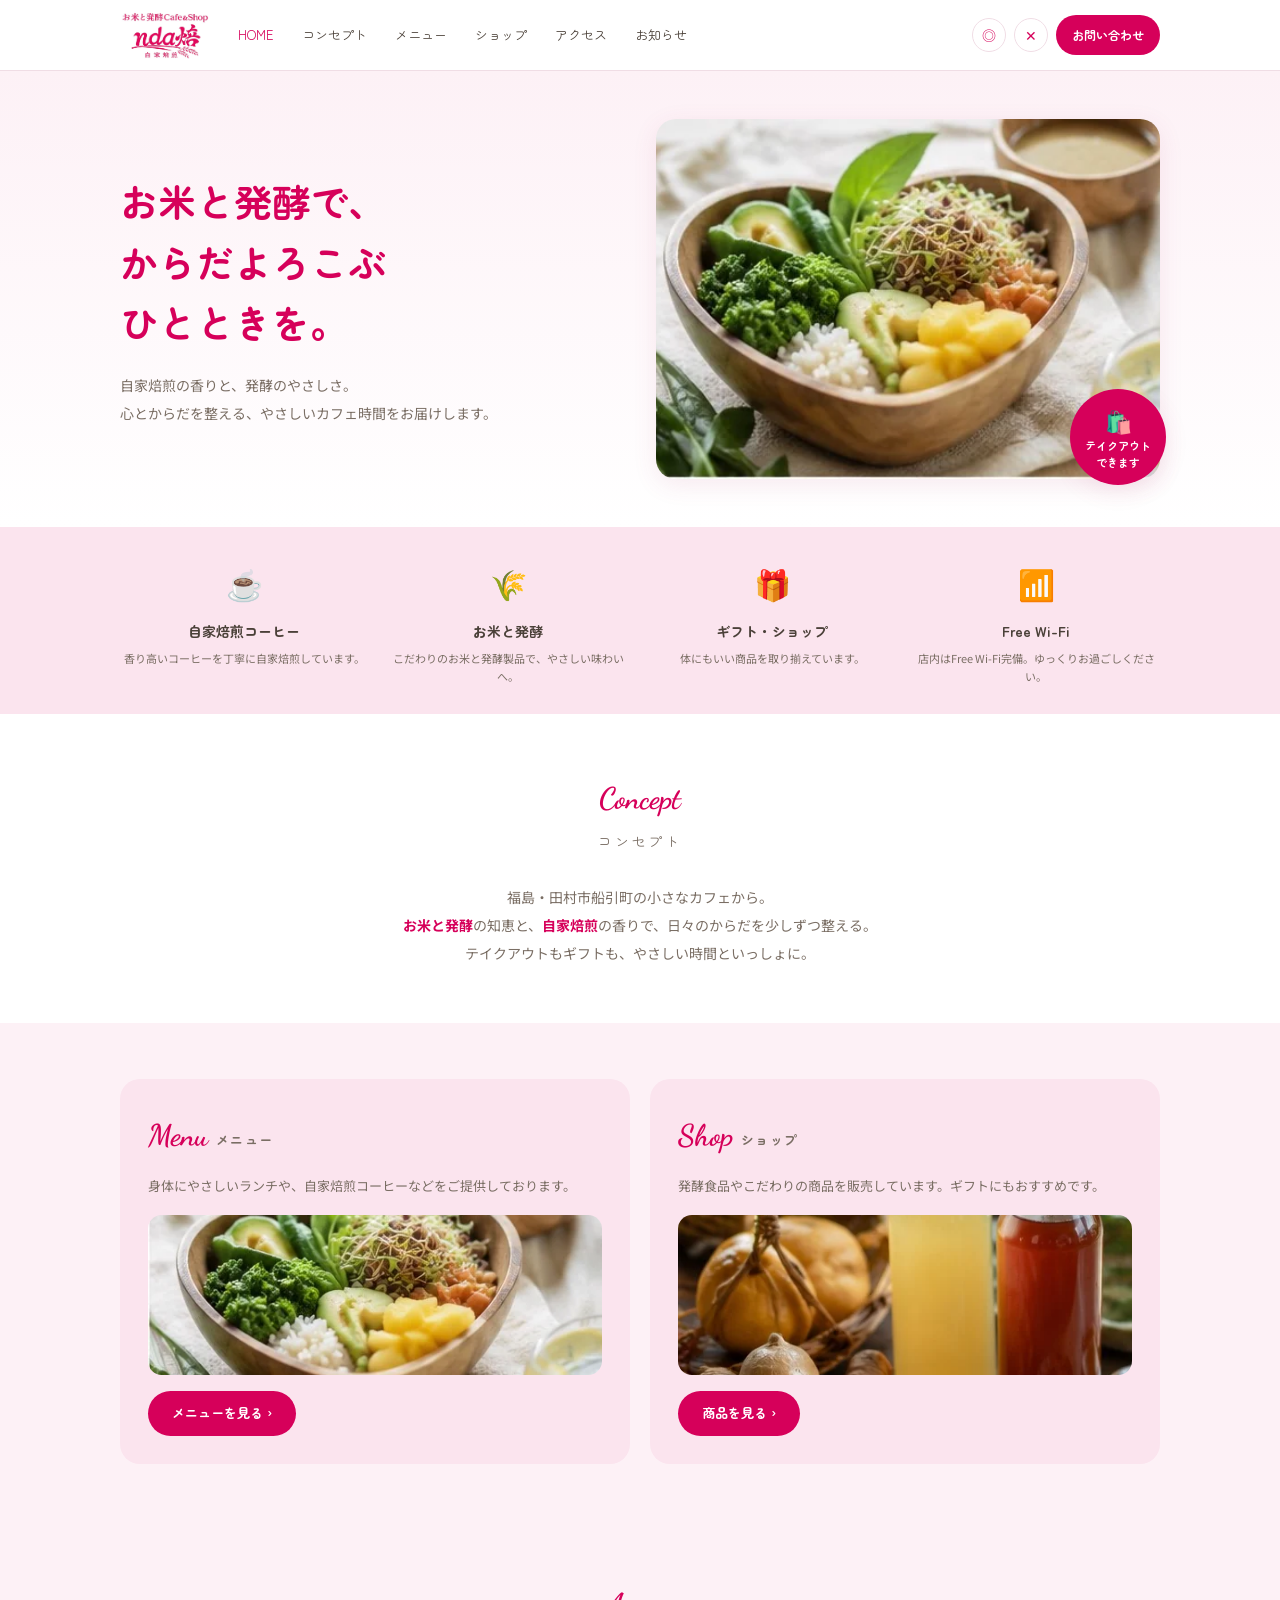
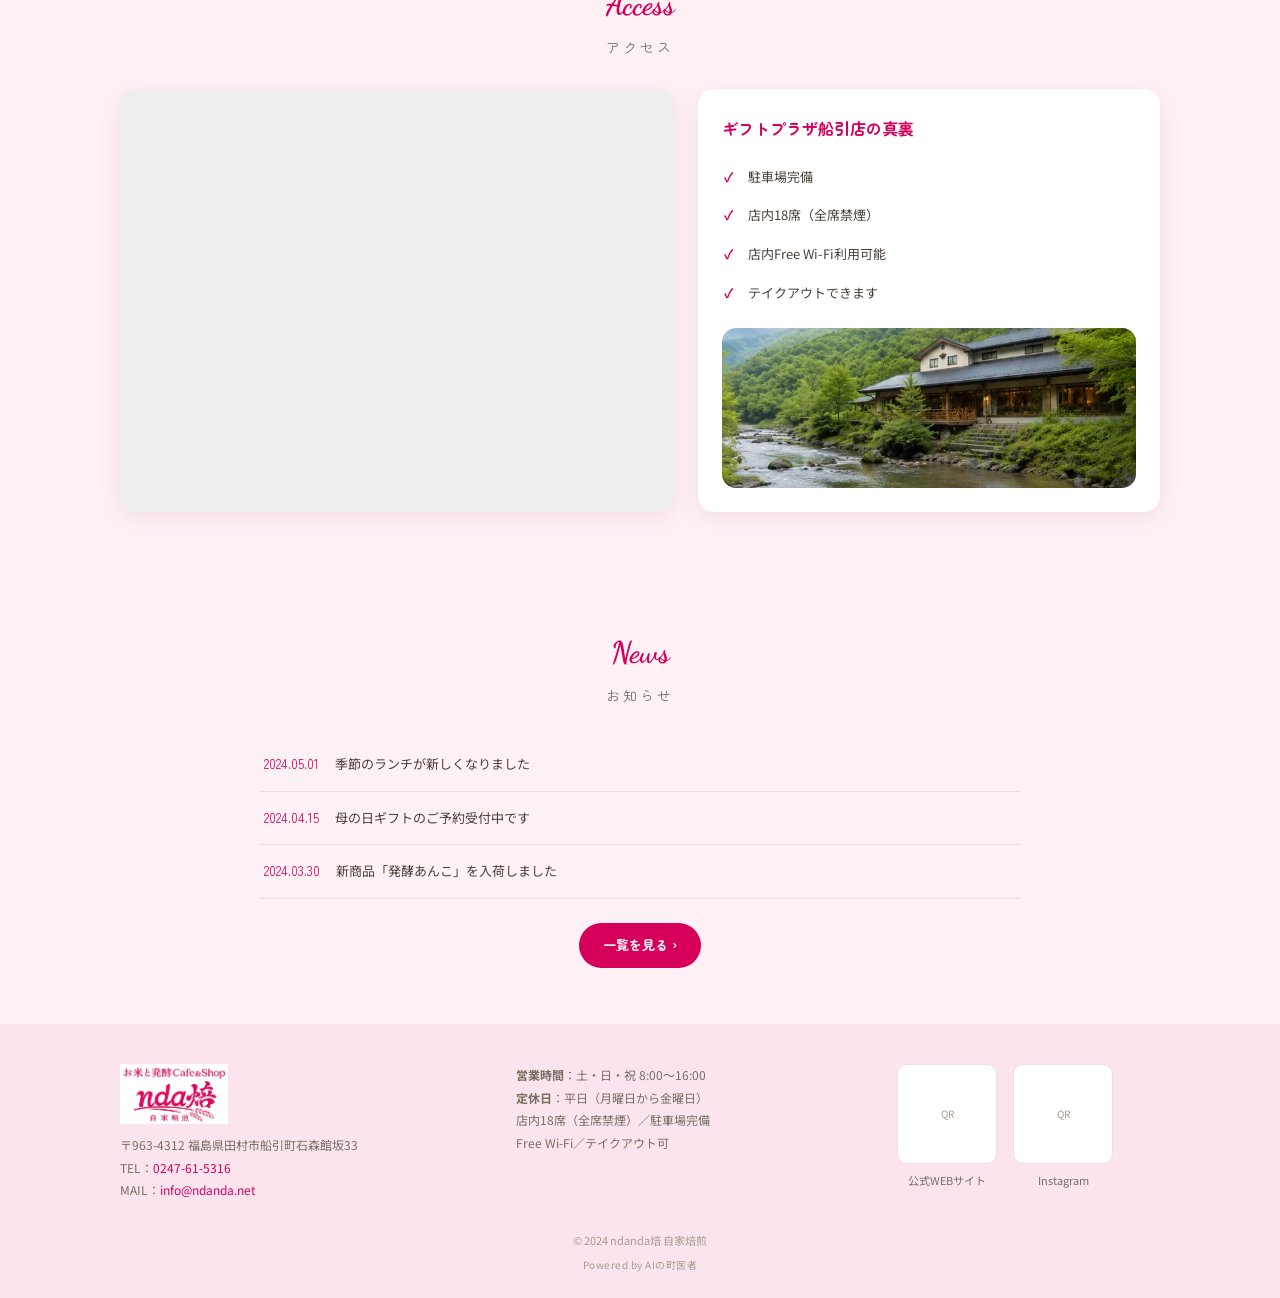
==== index.html @ 955243e5 "feat: お米と発酵 Cafe&Shop nda焙 サイト初版 ロゴ・サイトイメージに準拠した白×マゼンタの明るいカフェサイト。 - トップ（ヒーロー/4特徴/Menu・Shop/アクセス(実マップ" ====
<!DOCTYPE html>
<html lang="ja">
<head>
<meta charset="UTF-8">
<meta name="viewport" content="width=device-width, initial-scale=1.0">
<title>お米と発酵 Cafe&Shop nda焙｜自家焙煎（福島・田村市船引町）</title>
<meta name="description" content="福島県田村市船引町の「お米と発酵 Cafe&Shop nda焙（ndanda焙）」。自家焙煎コーヒーと、お米・発酵食でからだよろこぶひととき。ランチ・テイクアウト・発酵食品のオンラインショップ。">
<meta name="theme-color" content="#d6005a">
<link rel="canonical" href="https://hideo-t.github.io/ndabai-cafe/">
<link rel="icon" href="data:image/svg+xml,%3Csvg%20xmlns='http://www.w3.org/2000/svg'%20viewBox='0%200%2032%2032'%3E%3Ccircle%20cx='16'%20cy='16'%20r='16'%20fill='%23d6005a'/%3E%3Cpath%20d='M16%206c5.5%204.2%207.5%2010%200%2020-7.5-10-5.5-15.8%200-20z'%20fill='%23fff'/%3E%3C/svg%3E">
<meta property="og:type" content="website">
<meta property="og:site_name" content="お米と発酵 Cafe&Shop nda焙">
<meta property="og:locale" content="ja_JP">
<meta property="og:title" content="お米と発酵 Cafe&Shop nda焙｜自家焙煎">
<meta property="og:description" content="自家焙煎コーヒーと、お米・発酵食でからだよろこぶひととき。福島・田村市船引町。">
<meta property="og:url" content="https://hideo-t.github.io/ndabai-cafe/">
<meta property="og:image" content="https://hideo-t.github.io/ndabai-cafe/assets/images/meal.webp">
<meta name="twitter:card" content="summary_large_image">

<link rel="preconnect" href="https://fonts.googleapis.com">
<link rel="preconnect" href="https://fonts.gstatic.com" crossorigin>
<link href="https://fonts.googleapis.com/css2?family=Zen+Maru+Gothic:wght@400;500;700&family=Noto+Sans+JP:wght@400;500;700&family=Dancing+Script:wght@600;700&display=swap" rel="stylesheet">
<link rel="stylesheet" href="shared/style.css?v=1">
</head>
<body>

<!-- ===== Header ===== -->
<header class="site-header">
  <div class="inner">
    <a href="./" class="logo"><img src="assets/images/logo.png" alt="お米と発酵 Cafe&Shop nda焙 自家焙煎"></a>
    <nav class="main-nav" aria-label="メインナビ">
      <a href="./" class="current">HOME</a>
      <a href="#concept">コンセプト</a>
      <a href="menu/">メニュー</a>
      <a href="shop/">ショップ</a>
      <a href="#access">アクセス</a>
      <a href="#news">お知らせ</a>
    </nav>
    <div class="header-actions">
      <a class="icon-btn" href="https://www.instagram.com/" target="_blank" rel="noopener noreferrer" aria-label="Instagram">◎</a>
      <a class="icon-btn" href="#" aria-label="X">✕</a>
      <a class="contact-btn" href="mailto:info@ndanda.net">お問い合わせ</a>
    </div>
  </div>
</header>

<!-- ===== Hero ===== -->
<section class="hero">
  <div class="inner container">
    <div class="hero-copy">
      <h1>お米と発酵で、<br>からだよろこぶ<br>ひとときを。</h1>
      <p>自家焙煎の香りと、発酵のやさしさ。<br>心とからだを整える、やさしいカフェ時間をお届けします。</p>
    </div>
    <div class="hero-visual">
      <img src="assets/images/meal.webp" alt="お米と発酵のランチプレート">
      <div class="takeout-badge"><span class="ic">🛍️</span>テイクアウト<br>できます</div>
    </div>
  </div>
</section>

<!-- ===== Features ===== -->
<section class="features">
  <div class="inner">
    <div class="feature"><div class="ic">☕</div><div class="ttl">自家焙煎コーヒー</div><div class="dsc">香り高いコーヒーを丁寧に自家焙煎しています。</div></div>
    <div class="feature"><div class="ic">🌾</div><div class="ttl">お米と発酵</div><div class="dsc">こだわりのお米と発酵製品で、やさしい味わいへ。</div></div>
    <div class="feature"><div class="ic">🎁</div><div class="ttl">ギフト・ショップ</div><div class="dsc">体にもいい商品を取り揃えています。</div></div>
    <div class="feature"><div class="ic">📶</div><div class="ttl">Free Wi-Fi</div><div class="dsc">店内はFree Wi-Fi完備。ゆっくりお過ごしください。</div></div>
  </div>
</section>

<!-- ===== Concept ===== -->
<section class="section" id="concept">
  <div class="container">
    <div class="section-head"><span class="en">Concept</span><span class="ja">コンセプト</span></div>
    <p class="lead">福島・田村市船引町の小さなカフェから。<br><strong>お米と発酵</strong>の知恵と、<strong>自家焙煎</strong>の香りで、日々のからだを少しずつ整える。<br>テイクアウトもギフトも、やさしい時間といっしょに。</p>
  </div>
</section>

<!-- ===== Menu / Shop ===== -->
<section class="section" style="background:var(--accent-soft2);">
  <div class="container">
    <div class="duo">
      <div class="duo-card">
        <div class="lbl">Menu<small>メニュー</small></div>
        <p>身体にやさしいランチや、自家焙煎コーヒーなどをご提供しております。</p>
        <img src="assets/images/meal.webp" alt="ランチメニュー">
        <a class="btn-pill" href="menu/">メニューを見る ›</a>
      </div>
      <div class="duo-card">
        <div class="lbl">Shop<small>ショップ</small></div>
        <p>発酵食品やこだわりの商品を販売しています。ギフトにもおすすめです。</p>
        <img src="assets/images/shop.webp" alt="発酵食品の商品">
        <a class="btn-pill" href="shop/">商品を見る ›</a>
      </div>
    </div>
  </div>
</section>

<!-- ===== Access ===== -->
<section class="section access" id="access">
  <div class="container">
    <div class="section-head"><span class="en">Access</span><span class="ja">アクセス</span></div>
    <div class="grid2">
      <div class="map-box">
        <iframe title="アクセスマップ" loading="lazy" src="https://maps.google.com/maps?q=福島県田村市船引町石森館坂33&output=embed"></iframe>
      </div>
      <div class="access-info">
        <h3>ギフトプラザ船引店の真裏</h3>
        <ul>
          <li>駐車場完備</li>
          <li>店内18席（全席禁煙）</li>
          <li>店内Free Wi-Fi利用可能</li>
          <li>テイクアウトできます</li>
        </ul>
        <img src="assets/images/store.webp" alt="nda焙 店舗外観" class="store-photo">
      </div>
    </div>
  </div>
</section>

<!-- ===== News ===== -->
<section class="section" id="news" style="background:var(--accent-soft2);">
  <div class="container">
    <div class="section-head"><span class="en">News</span><span class="ja">お知らせ</span></div>
    <div class="news-list">
      <div class="news-item"><span class="date">2024.05.01</span><span class="txt">季節のランチが新しくなりました</span></div>
      <div class="news-item"><span class="date">2024.04.15</span><span class="txt">母の日ギフトのご予約受付中です</span></div>
      <div class="news-item"><span class="date">2024.03.30</span><span class="txt">新商品「発酵あんこ」を入荷しました</span></div>
    </div>
    <div class="center"><a class="btn-pill" href="#news">一覧を見る ›</a></div>
  </div>
</section>

<!-- ===== Footer ===== -->
<footer class="site-footer">
  <div class="container">
    <div class="grid">
      <div>
        <div class="f-logo"><img src="assets/images/logo.png" alt="お米と発酵 Cafe&Shop nda焙"></div>
        <div class="f-info">
          〒963-4312 福島県田村市船引町石森館坂33<br>
          TEL：<a href="tel:0247615316">0247-61-5316</a><br>
          MAIL：<a href="mailto:info@ndanda.net">info@ndanda.net</a>
        </div>
      </div>
      <div class="f-info">
        <strong>営業時間</strong>：土・日・祝 8:00〜16:00<br>
        <strong>定休日</strong>：平日（月曜日から金曜日）<br>
        店内18席（全席禁煙）／駐車場完備<br>
        Free Wi-Fi／テイクアウト可
      </div>
      <div style="display:flex; gap:16px; justify-content:center;">
        <div class="qr-box"><div class="qr">QR</div><div class="cap">公式WEBサイト</div></div>
        <div class="qr-box"><div class="qr">QR</div><div class="cap">Instagram</div></div>
      </div>
    </div>
    <div class="copyright">© 2024 ndanda焙 自家焙煎</div>
    <div class="powered">Powered by AIの町医者</div>
  </div>
</footer>

</body>
</html>
---- shared/style.css ----
/* =============================================================
   お米と発酵 Cafe&Shop「nda焙（ndanda焙）」— 共通スタイル
   明るい 白 × マゼンタ（ロゴ準拠）／ レスポンシブ
   ============================================================= */

* { box-sizing: border-box; margin: 0; padding: 0; }

:root {
  --accent: #d6005a;        /* マゼンタ（ロゴ） */
  --accent-light: #ec5a92;
  --accent-dark: #b00049;
  --accent-soft: #fbe4ee;   /* 淡ピンク（セクション背景） */
  --accent-soft2: #fdf1f6;

  --bg: #ffffff;
  --bg-warm: #faf5f2;       /* ページ外側 */
  --card: #ffffff;

  --text: #4a4038;
  --text-soft: #7a6e64;
  --muted: #a89a8e;
  --line: #f0dde5;

  --shadow: 0 6px 24px rgba(180,60,110,0.10);
  --radius: 14px;
  --radius-btn: 24px;
}

body {
  font-family: 'Noto Sans JP', -apple-system, sans-serif;
  background: var(--bg);
  color: var(--text);
  line-height: 1.9;
  font-size: 15px;
  -webkit-font-smoothing: antialiased;
}
img { max-width: 100%; display: block; }
a { color: inherit; }

.container { max-width: 1080px; margin: 0 auto; padding: 0 20px; }

/* スクリプト英字見出し */
.script { font-family: 'Dancing Script', cursive; color: var(--accent); font-weight: 700; }

/* ===== Header ===== */
.site-header {
  position: sticky; top: 0; z-index: 100; background: rgba(255,255,255,0.95);
  backdrop-filter: blur(8px); border-bottom: 1px solid var(--line);
}
.site-header .inner { max-width: 1080px; margin: 0 auto; padding: 10px 20px; display: flex; align-items: center; gap: 16px; flex-wrap: wrap; }
.site-header .logo { display: flex; align-items: center; }
.site-header .logo img { height: 50px; width: auto; }
.main-nav { display: flex; gap: 4px; flex: 1; flex-wrap: wrap; overflow-x: auto; }
.main-nav a { font-family: 'Zen Maru Gothic', sans-serif; font-size: 13px; color: var(--text); text-decoration: none; padding: 8px 12px; border-radius: var(--radius-btn); white-space: nowrap; transition: color .2s, background .2s; }
.main-nav a:hover, .main-nav a.current { color: var(--accent); }
.header-actions { display: flex; align-items: center; gap: 8px; }
.icon-btn { width: 34px; height: 34px; border-radius: 50%; border: 1px solid var(--line); display: flex; align-items: center; justify-content: center; color: var(--accent); text-decoration: none; font-size: 14px; transition: all .2s; }
.icon-btn:hover { background: var(--accent-soft); }
.contact-btn { background: var(--accent); color: #fff; font-family: 'Zen Maru Gothic', sans-serif; font-size: 12px; font-weight: 700; padding: 9px 16px; border-radius: var(--radius-btn); text-decoration: none; white-space: nowrap; transition: background .2s; }
.contact-btn:hover { background: var(--accent-dark); }

/* ===== Hero ===== */
.hero { background: linear-gradient(180deg, var(--accent-soft2), #fff); padding: 48px 0; }
.hero .inner { display: grid; grid-template-columns: 1fr 1fr; gap: 32px; align-items: center; }
.hero-copy h1 { font-family: 'Zen Maru Gothic', sans-serif; font-size: clamp(24px, 4vw, 38px); font-weight: 700; line-height: 1.6; color: var(--accent); margin-bottom: 18px; }
.hero-copy p { font-size: 14px; color: var(--text-soft); line-height: 2; }
.hero-visual { position: relative; }
.hero-visual img { width: 100%; height: 360px; object-fit: cover; border-radius: 20px; box-shadow: var(--shadow); }
.takeout-badge { position: absolute; right: -6px; bottom: -6px; width: 96px; height: 96px; border-radius: 50%; background: var(--accent); color: #fff; display: flex; flex-direction: column; align-items: center; justify-content: center; font-family: 'Zen Maru Gothic', sans-serif; font-size: 11px; font-weight: 700; text-align: center; box-shadow: var(--shadow); line-height: 1.5; }
.takeout-badge .ic { font-size: 22px; }
@media (max-width: 760px) {
  .hero .inner { grid-template-columns: 1fr; }
  .hero-visual img { height: 240px; }
}

/* ===== Feature row ===== */
.features { background: var(--accent-soft); }
.features .inner { display: grid; grid-template-columns: repeat(4, 1fr); gap: 16px; padding: 28px 20px; max-width: 1080px; margin: 0 auto; }
.feature { text-align: center; }
.feature .ic { font-size: 30px; color: var(--accent); }
.feature .ttl { font-family: 'Zen Maru Gothic', sans-serif; font-size: 14px; font-weight: 700; color: var(--text); margin: 6px 0 4px; }
.feature .dsc { font-size: 11px; color: var(--text-soft); line-height: 1.7; }
@media (max-width: 680px) { .features .inner { grid-template-columns: repeat(2, 1fr); gap: 20px 12px; } }

/* ===== Section ===== */
.section { padding: 56px 0; }
.section-head { text-align: center; margin-bottom: 28px; }
.section-head .en { display: block; font-family: 'Dancing Script', cursive; font-size: 30px; color: var(--accent); font-weight: 700; }
.section-head .ja { font-family: 'Zen Maru Gothic', sans-serif; font-size: 14px; color: var(--text-soft); letter-spacing: .2em; }

/* ===== Menu / Shop split ===== */
.duo { display: grid; grid-template-columns: 1fr 1fr; gap: 20px; }
@media (max-width: 760px) { .duo { grid-template-columns: 1fr; } }
.duo-card { background: var(--accent-soft); border-radius: 20px; padding: 28px; }
.duo-card .lbl { font-family: 'Dancing Script', cursive; font-size: 30px; color: var(--accent); font-weight: 700; }
.duo-card .lbl small { font-family: 'Zen Maru Gothic', sans-serif; font-size: 13px; color: var(--text-soft); margin-left: 8px; letter-spacing: .1em; }
.duo-card p { font-size: 13px; color: var(--text-soft); line-height: 1.9; margin: 10px 0 16px; }
.duo-card img { width: 100%; height: 160px; object-fit: cover; border-radius: 14px; margin-bottom: 16px; }
.btn-pill { display: inline-block; background: var(--accent); color: #fff; font-family: 'Zen Maru Gothic', sans-serif; font-size: 13px; font-weight: 700; padding: 10px 24px; border-radius: var(--radius-btn); text-decoration: none; transition: background .2s; }
.btn-pill:hover { background: var(--accent-dark); }

/* ===== Access ===== */
.access { background: var(--accent-soft2); }
.access .grid2 { display: grid; grid-template-columns: 1.2fr 1fr; gap: 24px; align-items: stretch; }
@media (max-width: 760px) { .access .grid2 { grid-template-columns: 1fr; } }
.map-box { border-radius: 16px; overflow: hidden; box-shadow: var(--shadow); min-height: 280px; background: #eee; }
.map-box iframe { width: 100%; height: 100%; min-height: 280px; border: 0; display: block; }
.access-info { background: var(--card); border-radius: 16px; padding: 24px; box-shadow: var(--shadow); }
.access-info h3 { font-family: 'Zen Maru Gothic', sans-serif; font-size: 16px; color: var(--accent); margin-bottom: 14px; }
.access-info ul { list-style: none; }
.access-info li { font-size: 13px; color: var(--text); padding: 7px 0 7px 26px; position: relative; }
.access-info li::before { content: '✓'; position: absolute; left: 2px; color: var(--accent); font-weight: 700; }
.store-photo { width: 100%; height: 160px; object-fit: cover; border-radius: 14px; margin-top: 16px; }

/* ===== News ===== */
.news-list { max-width: 760px; margin: 0 auto; }
.news-item { display: flex; gap: 16px; padding: 14px 4px; border-bottom: 1px solid var(--line); font-size: 13px; }
.news-item .date { color: var(--accent); font-family: 'Zen Maru Gothic', sans-serif; white-space: nowrap; }
.news-item .txt { color: var(--text); }
.center { text-align: center; margin-top: 24px; }

/* ===== Lead / Concept ===== */
.lead { font-size: 14px; color: var(--text-soft); line-height: 2; text-align: center; max-width: 720px; margin: 0 auto; }
.lead strong { color: var(--accent); }

/* ===== Breadcrumb ===== */
.breadcrumb { max-width: 1080px; margin: 0 auto; padding: 12px 20px; font-size: 12px; color: var(--muted); font-family: 'Zen Maru Gothic', sans-serif; }
.breadcrumb a { color: var(--accent); text-decoration: none; }
.breadcrumb .sep { color: var(--line); margin: 0 6px; }

/* ===== Shop: filter + product cards ===== */
.category-filter { display: flex; gap: 8px; justify-content: center; flex-wrap: wrap; margin-bottom: 24px; }
.filter-btn { padding: 7px 16px; border-radius: var(--radius-btn); border: 1px solid var(--line); background: #fff; color: var(--text-soft); font-size: 13px; cursor: pointer; font-family: 'Zen Maru Gothic', sans-serif; transition: all .2s; }
.filter-btn.active { background: var(--accent); color: #fff; border-color: var(--accent); }
.product-grid { display: grid; grid-template-columns: repeat(3, 1fr); gap: 20px; }
@media (max-width: 860px) { .product-grid { grid-template-columns: repeat(2, 1fr); } }
@media (max-width: 560px) { .product-grid { grid-template-columns: 1fr; } }
.product-card { background: var(--card); border: 1px solid var(--line); border-radius: var(--radius); overflow: hidden; box-shadow: var(--shadow); transition: transform .25s; }
.product-card:hover { transform: translateY(-3px); }
.product-image { width: 100%; height: 200px; object-fit: cover; }
.product-image-placeholder { width: 100%; height: 200px; display: flex; align-items: center; justify-content: center; background: var(--accent-soft); font-size: 40px; }
.product-body { padding: 16px; }
.product-tags { display: flex; gap: 4px; flex-wrap: wrap; margin-bottom: 8px; }
.product-tag { font-size: 10px; font-weight: 700; padding: 2px 8px; border-radius: 10px; }
.product-name { font-family: 'Zen Maru Gothic', sans-serif; font-size: 16px; font-weight: 700; color: var(--text); margin-bottom: 2px; }
.product-volume { font-size: 11px; color: var(--muted); margin-bottom: 8px; }
.product-desc { font-size: 13px; color: var(--text-soft); line-height: 1.7; margin-bottom: 8px; }
.product-story { font-size: 12px; color: var(--accent); font-style: italic; padding: 8px 0; border-top: 1px solid var(--line); margin-bottom: 8px; line-height: 1.6; }
.product-footer { display: flex; justify-content: space-between; align-items: center; gap: 10px; }
.product-price { font-size: 20px; font-weight: 700; color: var(--accent); }
.product-price .tax { font-size: 11px; font-weight: 400; color: var(--muted); }
.buy-btn { display: inline-block; padding: 8px 18px; border-radius: var(--radius-btn); background: var(--accent); color: #fff; font-size: 13px; font-weight: 500; text-decoration: none; border: none; cursor: pointer; transition: background .2s; font-family: 'Zen Maru Gothic', sans-serif; white-space: nowrap; }
.buy-btn:hover { background: var(--accent-dark); }
.buy-btn.disabled { background: #eee; color: var(--muted); cursor: default; }
.loading, .no-products, .error { text-align: center; padding: 40px 20px; color: var(--muted); font-size: 13px; grid-column: 1 / -1; }

/* ===== Footer ===== */
.site-footer { background: var(--accent-soft); padding: 40px 0 24px; }
.site-footer .grid { display: grid; grid-template-columns: 1.2fr 1fr 1fr; gap: 24px; align-items: start; }
@media (max-width: 760px) { .site-footer .grid { grid-template-columns: 1fr; gap: 20px; text-align: center; } }
.site-footer .f-logo img { height: 60px; margin-bottom: 10px; }
.site-footer .f-info { font-size: 12px; color: var(--text-soft); line-height: 1.9; }
.site-footer .f-info a { color: var(--accent); text-decoration: none; }
.qr-box { text-align: center; }
.qr-box .qr { width: 100px; height: 100px; background: #fff; border: 1px solid var(--line); border-radius: 10px; display: flex; align-items: center; justify-content: center; color: var(--muted); font-size: 10px; margin: 0 auto 6px; }
.qr-box .cap { font-size: 11px; color: var(--text-soft); }
.copyright { text-align: center; font-size: 11px; color: var(--muted); margin-top: 28px; }
.powered { text-align: center; font-size: 10px; color: var(--muted); margin-top: 4px; letter-spacing: .05em; }

/* ===== Print ===== */
@media print {
  .site-header, .header-actions, .contact-btn, .btn-pill, .buy-btn, .category-filter { display: none; }
  body { background: #fff; }
}
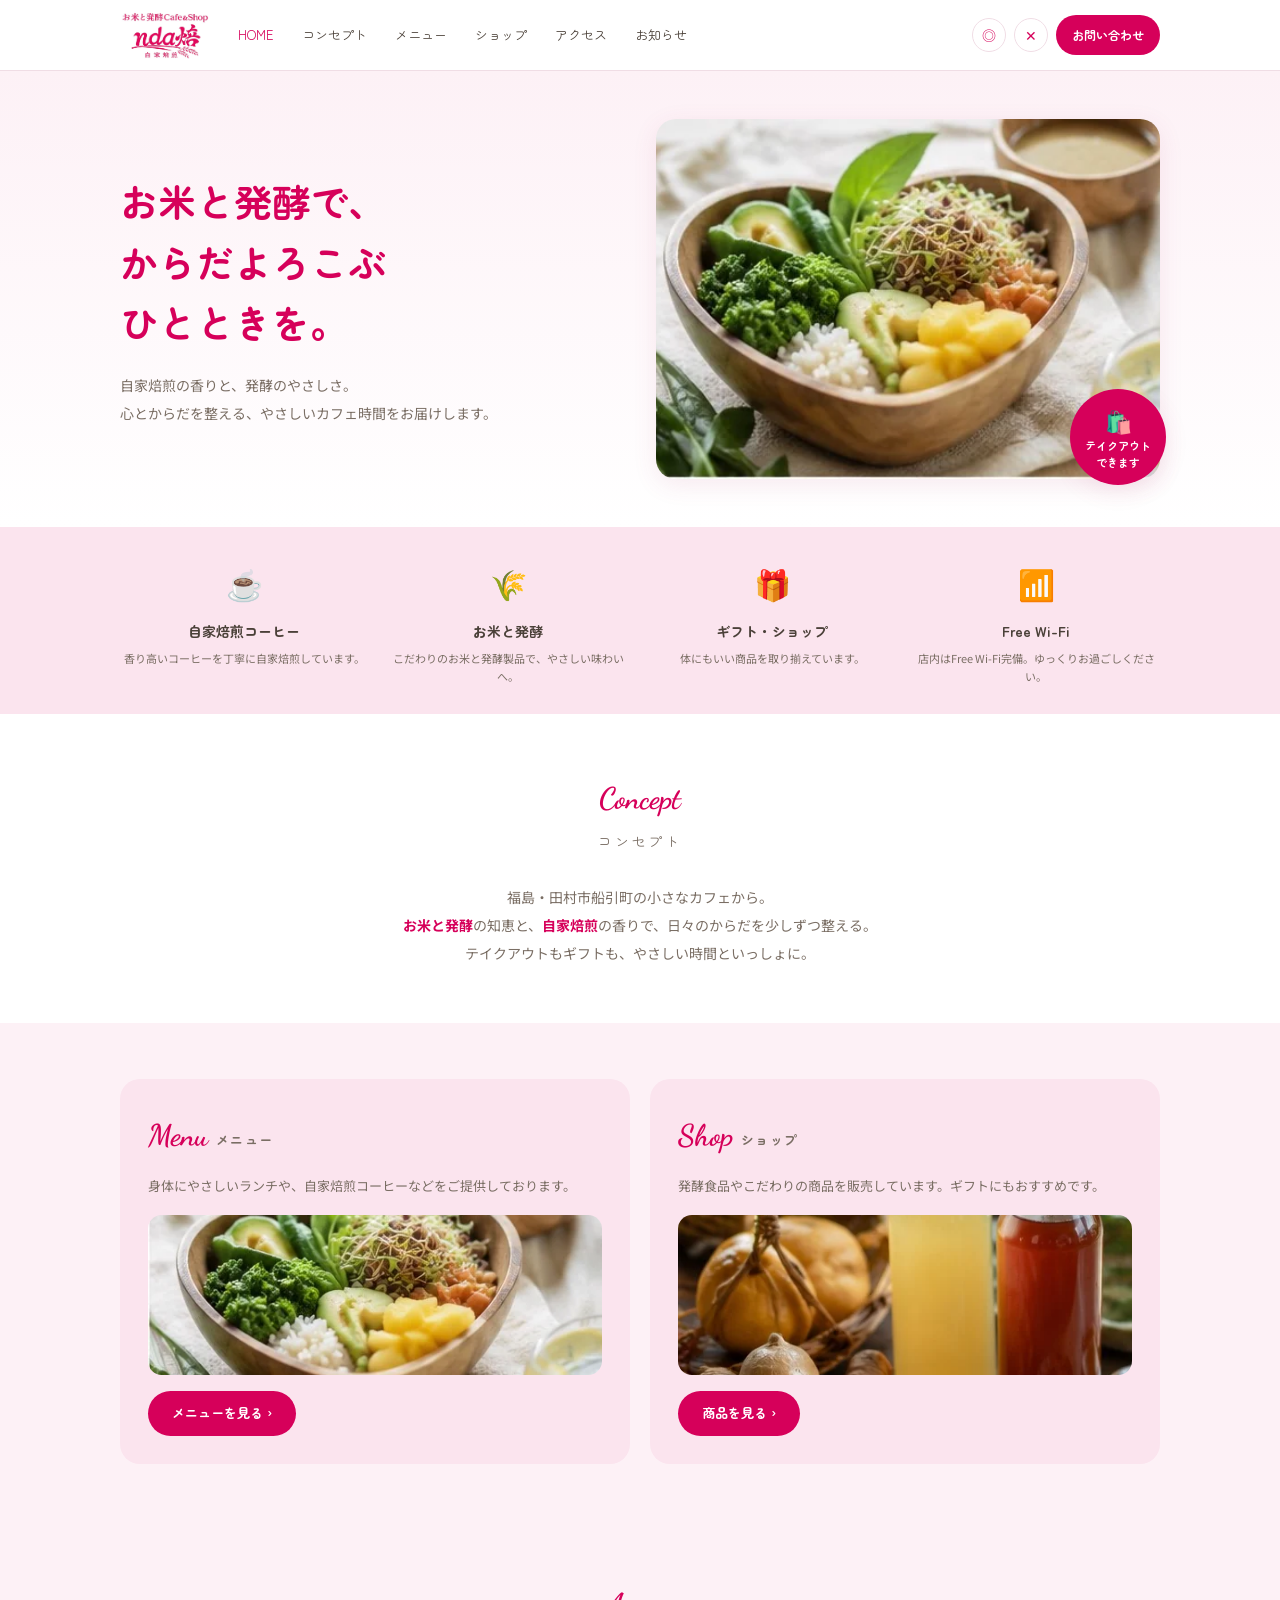
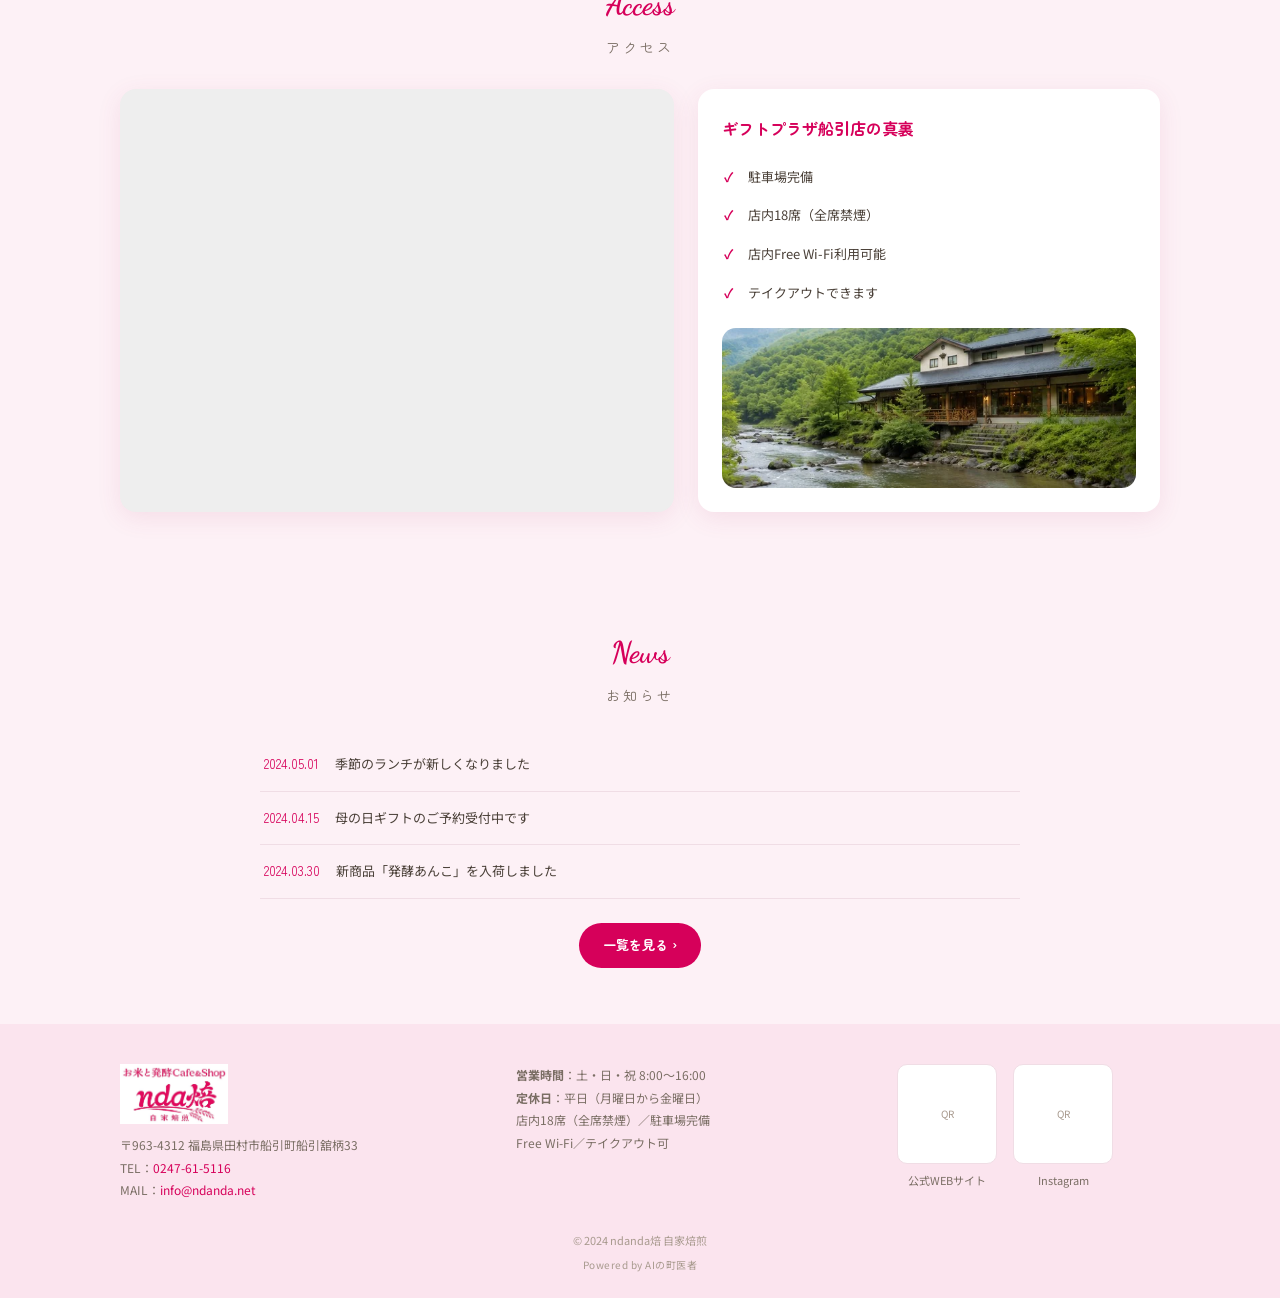
==== commit 3506ee9f: "fix: 住所・電話番号を修正 住所を「福島県田村市船引町船引舘柄33」、電話を「0247-61-5116」に訂正（表示・tel:リンク・Googleマップ埋め込みの全箇所）。  Co-Authore" ====
--- a/index.html
+++ b/index.html
@@ -102,7 +102,7 @@
     <div class="section-head"><span class="en">Access</span><span class="ja">アクセス</span></div>
     <div class="grid2">
       <div class="map-box">
-        <iframe title="アクセスマップ" loading="lazy" src="https://maps.google.com/maps?q=福島県田村市船引町石森館坂33&output=embed"></iframe>
+        <iframe title="アクセスマップ" loading="lazy" src="https://maps.google.com/maps?q=福島県田村市船引町船引舘柄33&output=embed"></iframe>
       </div>
       <div class="access-info">
         <h3>ギフトプラザ船引店の真裏</h3>
@@ -138,8 +138,8 @@
       <div>
         <div class="f-logo"><img src="assets/images/logo.png" alt="お米と発酵 Cafe&Shop nda焙"></div>
         <div class="f-info">
-          〒963-4312 福島県田村市船引町石森館坂33<br>
-          TEL：<a href="tel:0247615316">0247-61-5316</a><br>
+          〒963-4312 福島県田村市船引町船引舘柄33<br>
+          TEL：<a href="tel:0247615116">0247-61-5116</a><br>
           MAIL：<a href="mailto:info@ndanda.net">info@ndanda.net</a>
         </div>
       </div>
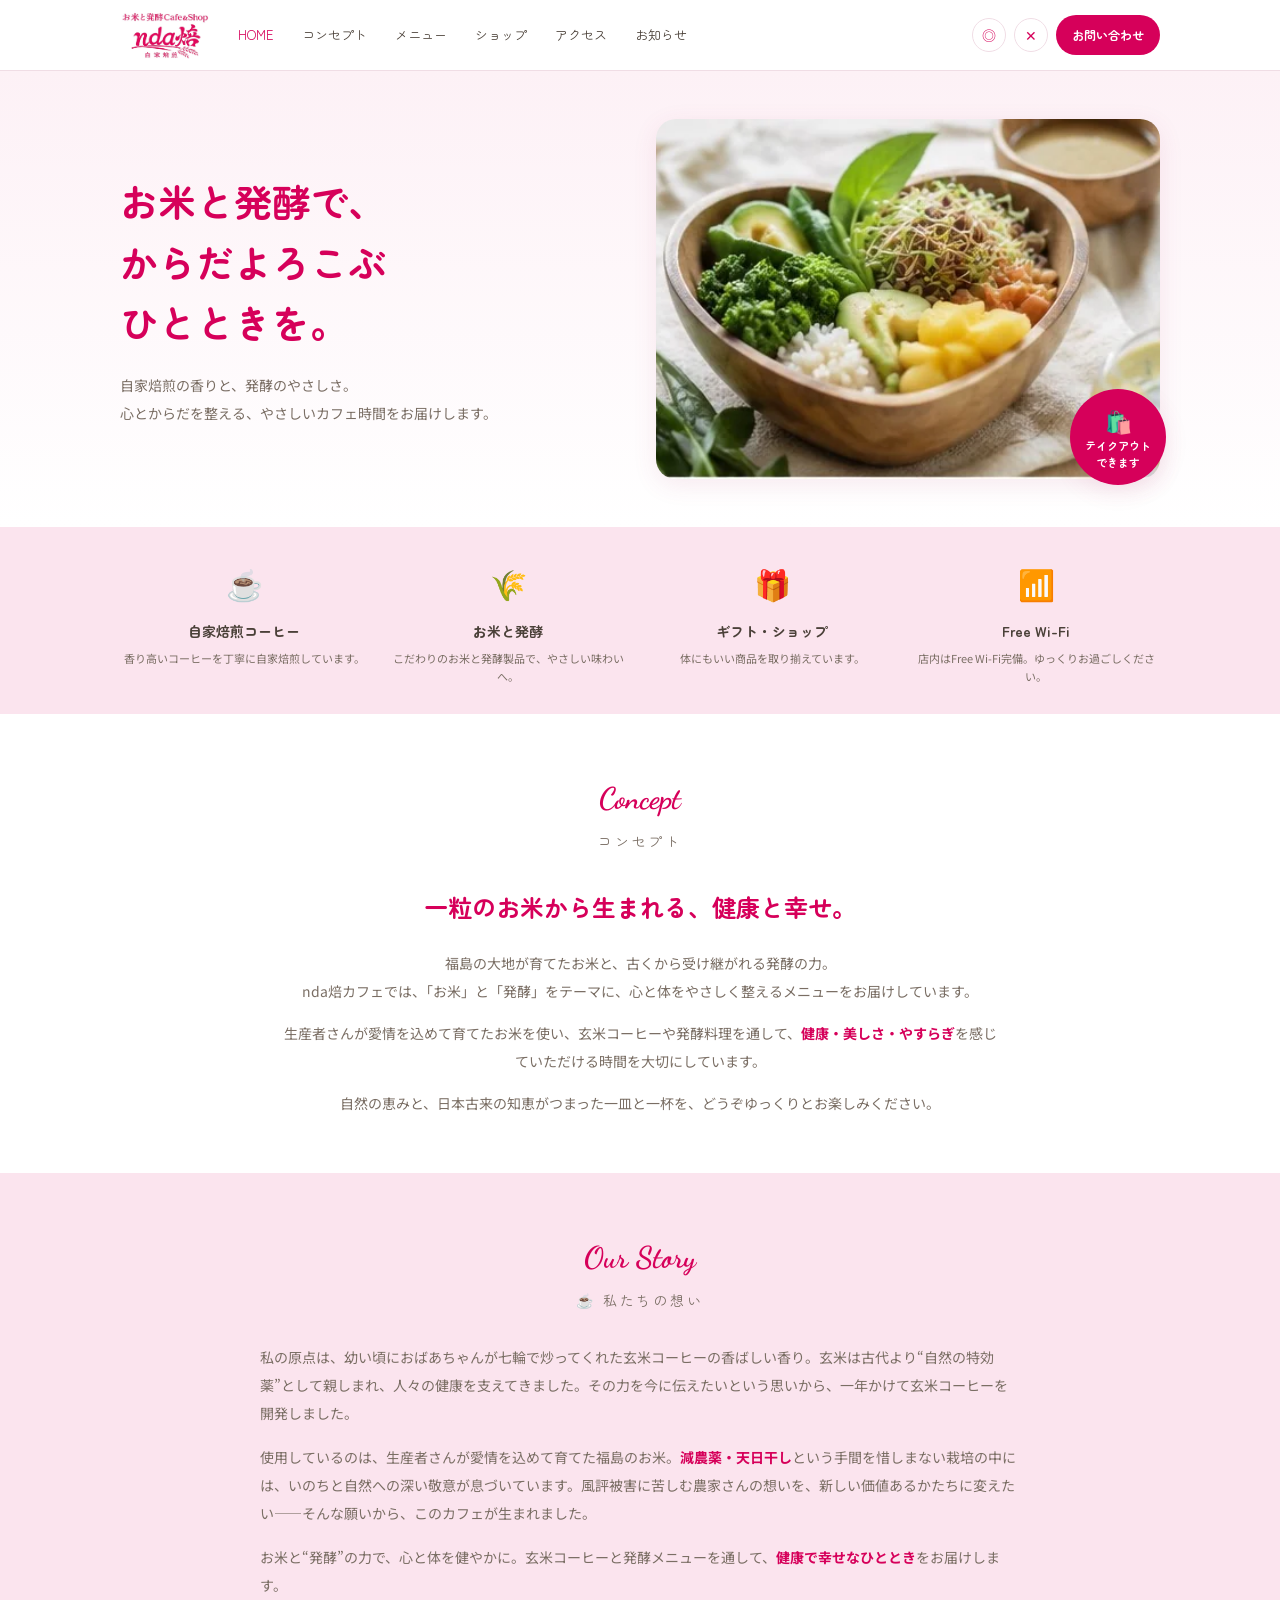
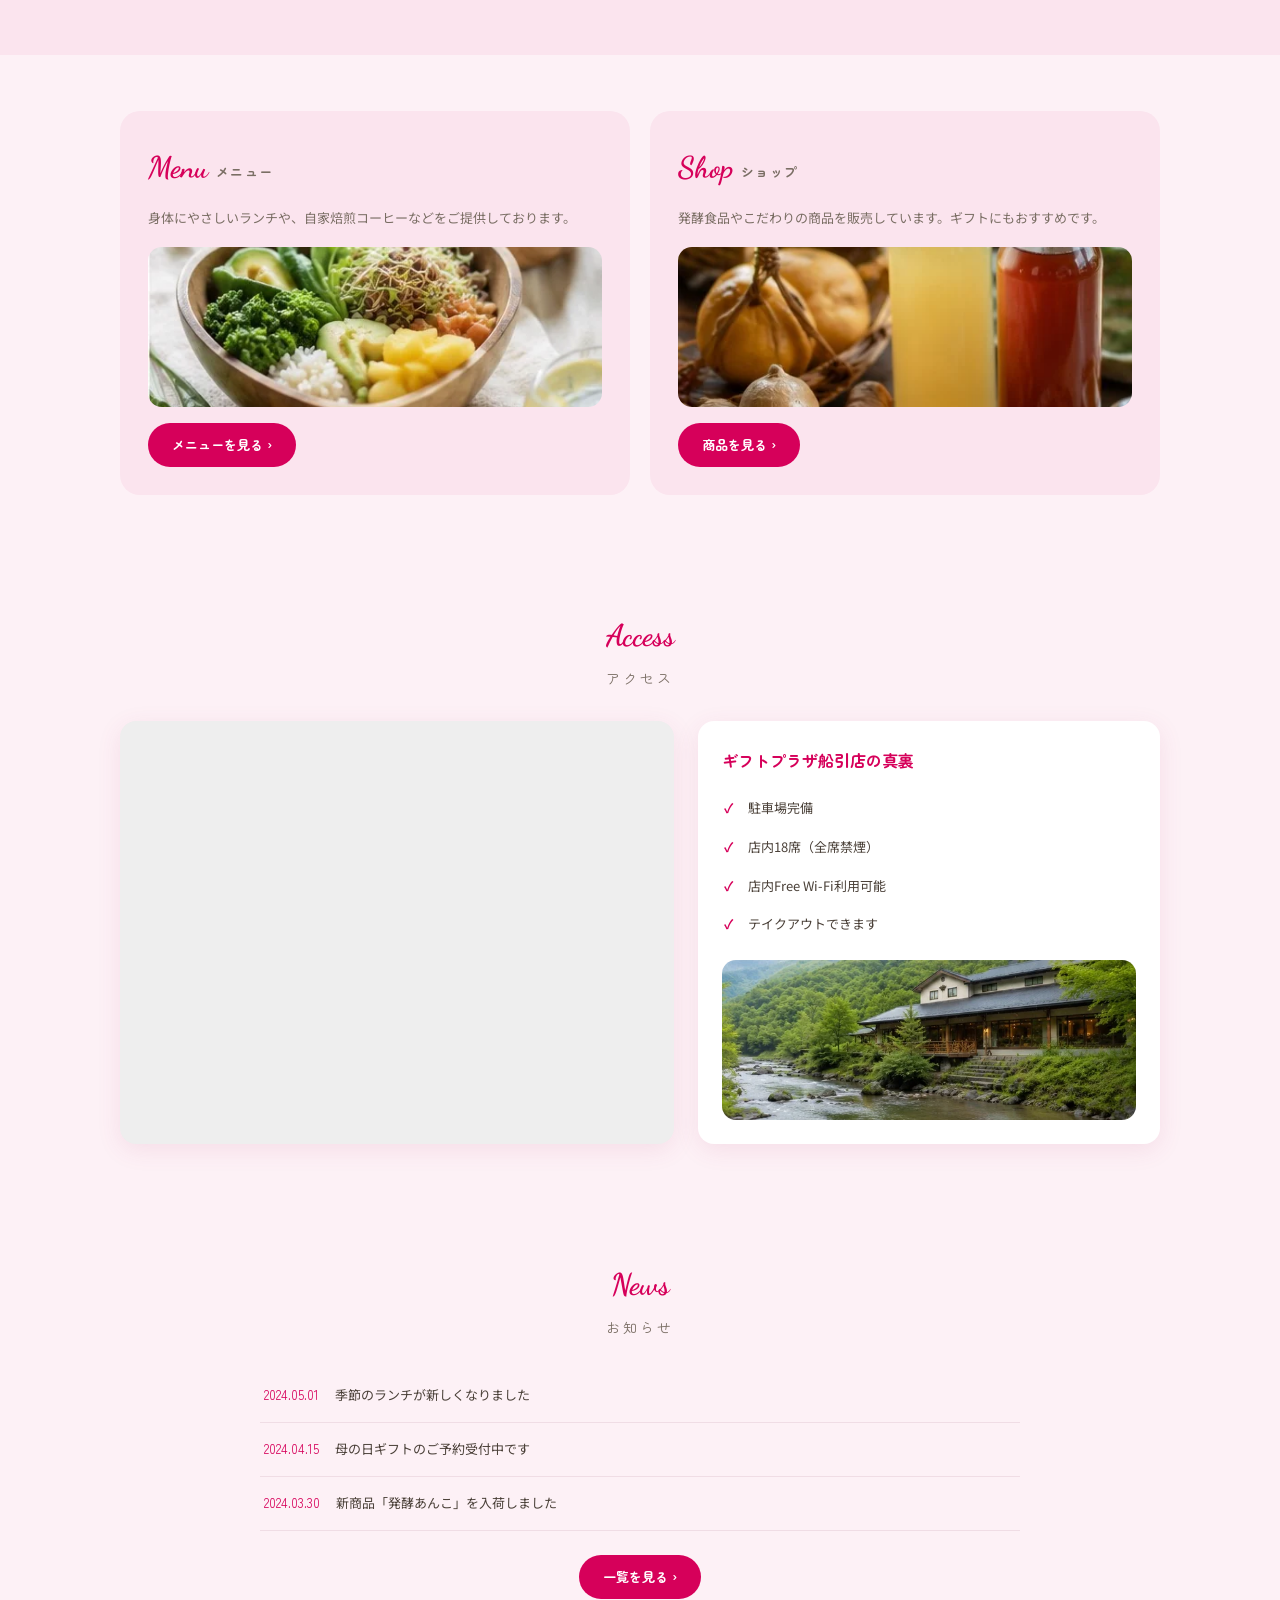
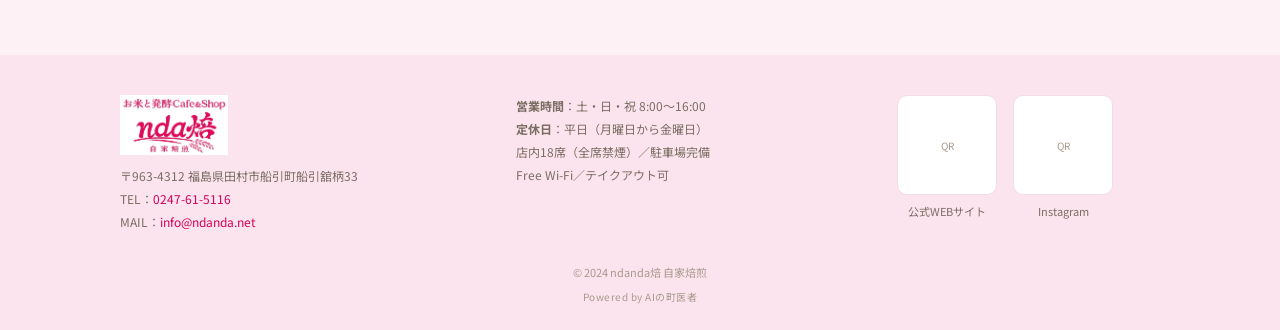
==== commit 746a327c: "feat: コンセプト刷新＋『私たちの想い』追加 Co-Authored-By: Claude Opus 4.7 (1M context) <noreply@anthropic.com>" ====
--- a/index.html
+++ b/index.html
@@ -72,7 +72,22 @@
 <section class="section" id="concept">
   <div class="container">
     <div class="section-head"><span class="en">Concept</span><span class="ja">コンセプト</span></div>
-    <p class="lead">福島・田村市船引町の小さなカフェから。<br><strong>お米と発酵</strong>の知恵と、<strong>自家焙煎</strong>の香りで、日々のからだを少しずつ整える。<br>テイクアウトもギフトも、やさしい時間といっしょに。</p>
+    <p class="lead" style="font-family:'Zen Maru Gothic',sans-serif; font-size:clamp(18px,3vw,24px); font-weight:700; color:var(--accent); margin-bottom:18px;">一粒のお米から生まれる、健康と幸せ。</p>
+    <p class="lead">福島の大地が育てたお米と、古くから受け継がれる発酵の力。<br>nda焙カフェでは、「お米」と「発酵」をテーマに、心と体をやさしく整えるメニューをお届けしています。</p>
+    <p class="lead" style="margin-top:14px;">生産者さんが愛情を込めて育てたお米を使い、玄米コーヒーや発酵料理を通して、<strong>健康・美しさ・やすらぎ</strong>を感じていただける時間を大切にしています。</p>
+    <p class="lead" style="margin-top:14px;">自然の恵みと、日本古来の知恵がつまった一皿と一杯を、どうぞゆっくりとお楽しみください。</p>
+  </div>
+</section>
+
+<!-- ===== Our Story / 私たちの想い ===== -->
+<section class="section" id="story" style="background:var(--accent-soft);">
+  <div class="container">
+    <div class="section-head"><span class="en">Our Story</span><span class="ja">☕ 私たちの想い</span></div>
+    <div class="lead" style="text-align:left; max-width:760px;">
+      <p style="margin-bottom:16px;">私の原点は、幼い頃におばあちゃんが七輪で炒ってくれた玄米コーヒーの香ばしい香り。玄米は古代より&ldquo;自然の特効薬&rdquo;として親しまれ、人々の健康を支えてきました。その力を今に伝えたいという思いから、一年かけて玄米コーヒーを開発しました。</p>
+      <p style="margin-bottom:16px;">使用しているのは、生産者さんが愛情を込めて育てた福島のお米。<strong>減農薬・天日干し</strong>という手間を惜しまない栽培の中には、いのちと自然への深い敬意が息づいています。風評被害に苦しむ農家さんの想いを、新しい価値あるかたちに変えたい——そんな願いから、このカフェが生まれました。</p>
+      <p>お米と&ldquo;発酵&rdquo;の力で、心と体を健やかに。玄米コーヒーと発酵メニューを通して、<strong>健康で幸せなひととき</strong>をお届けします。</p>
+    </div>
   </div>
 </section>
 
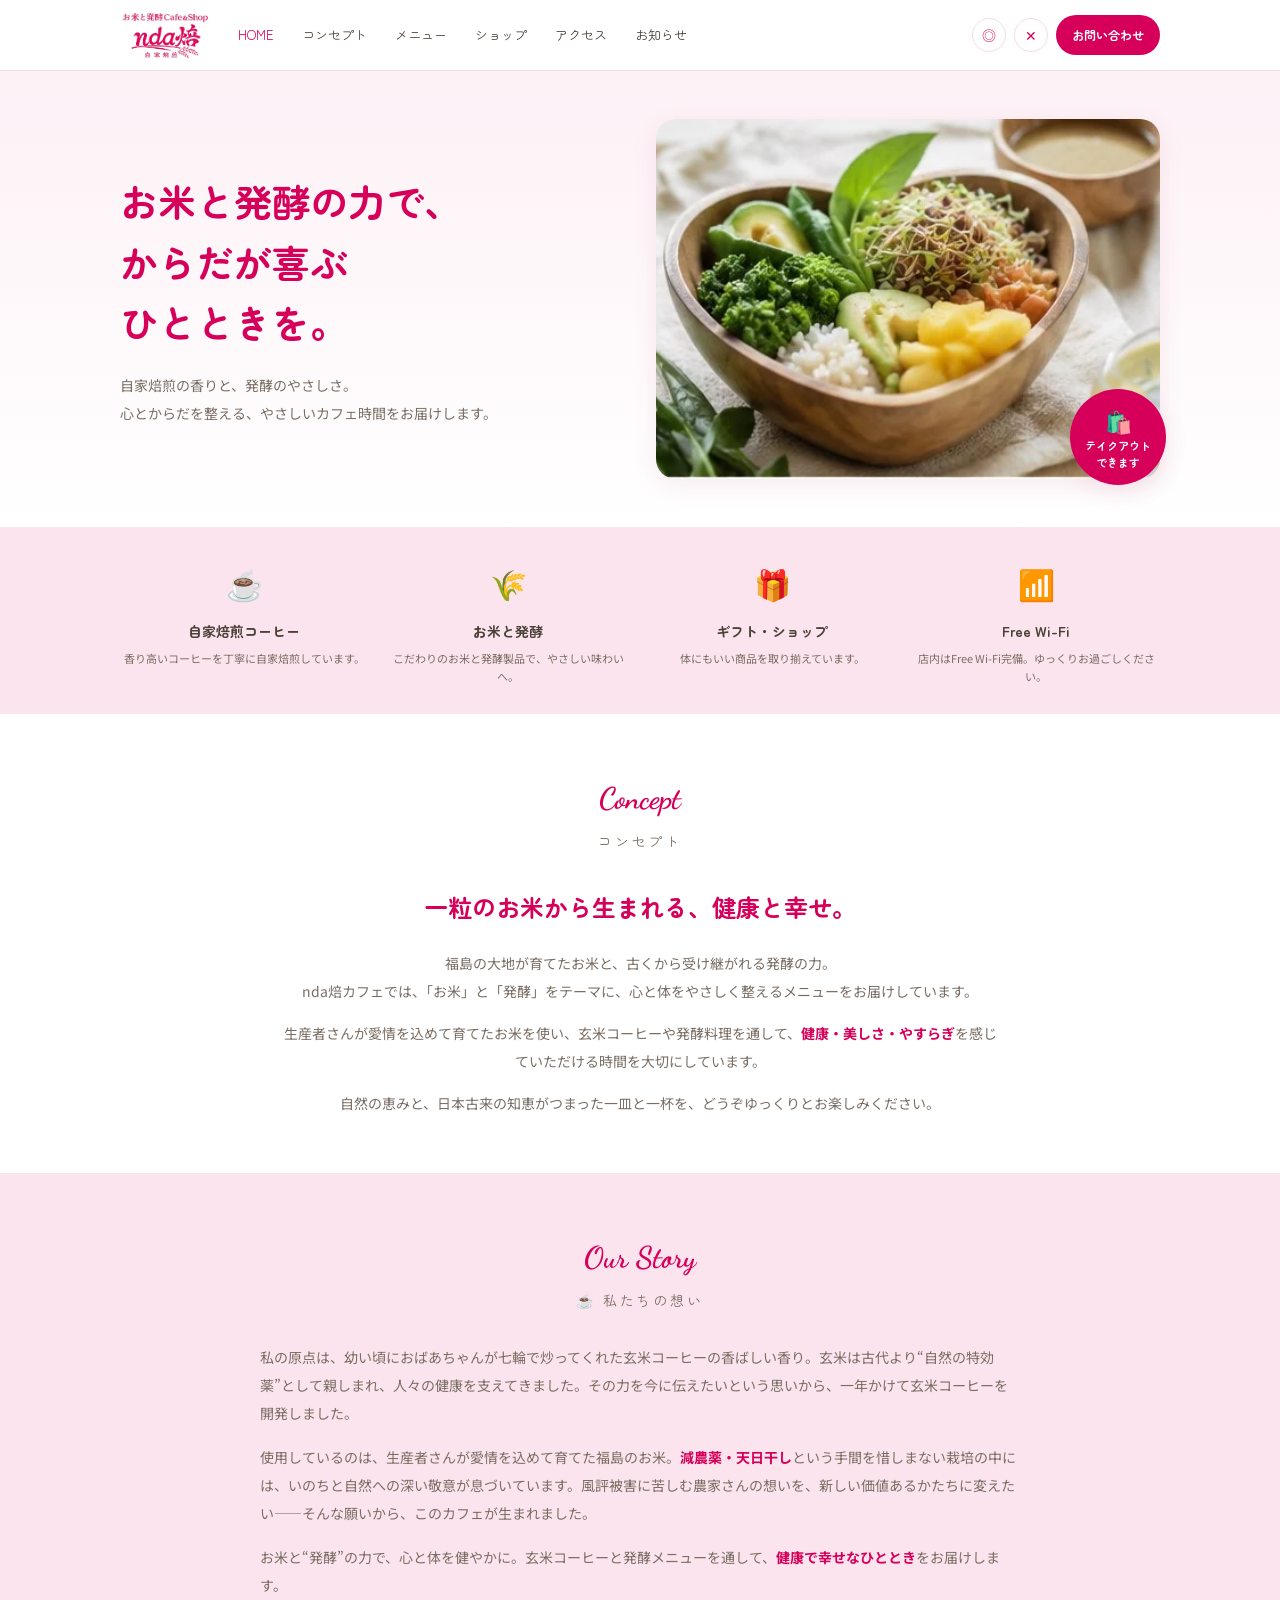
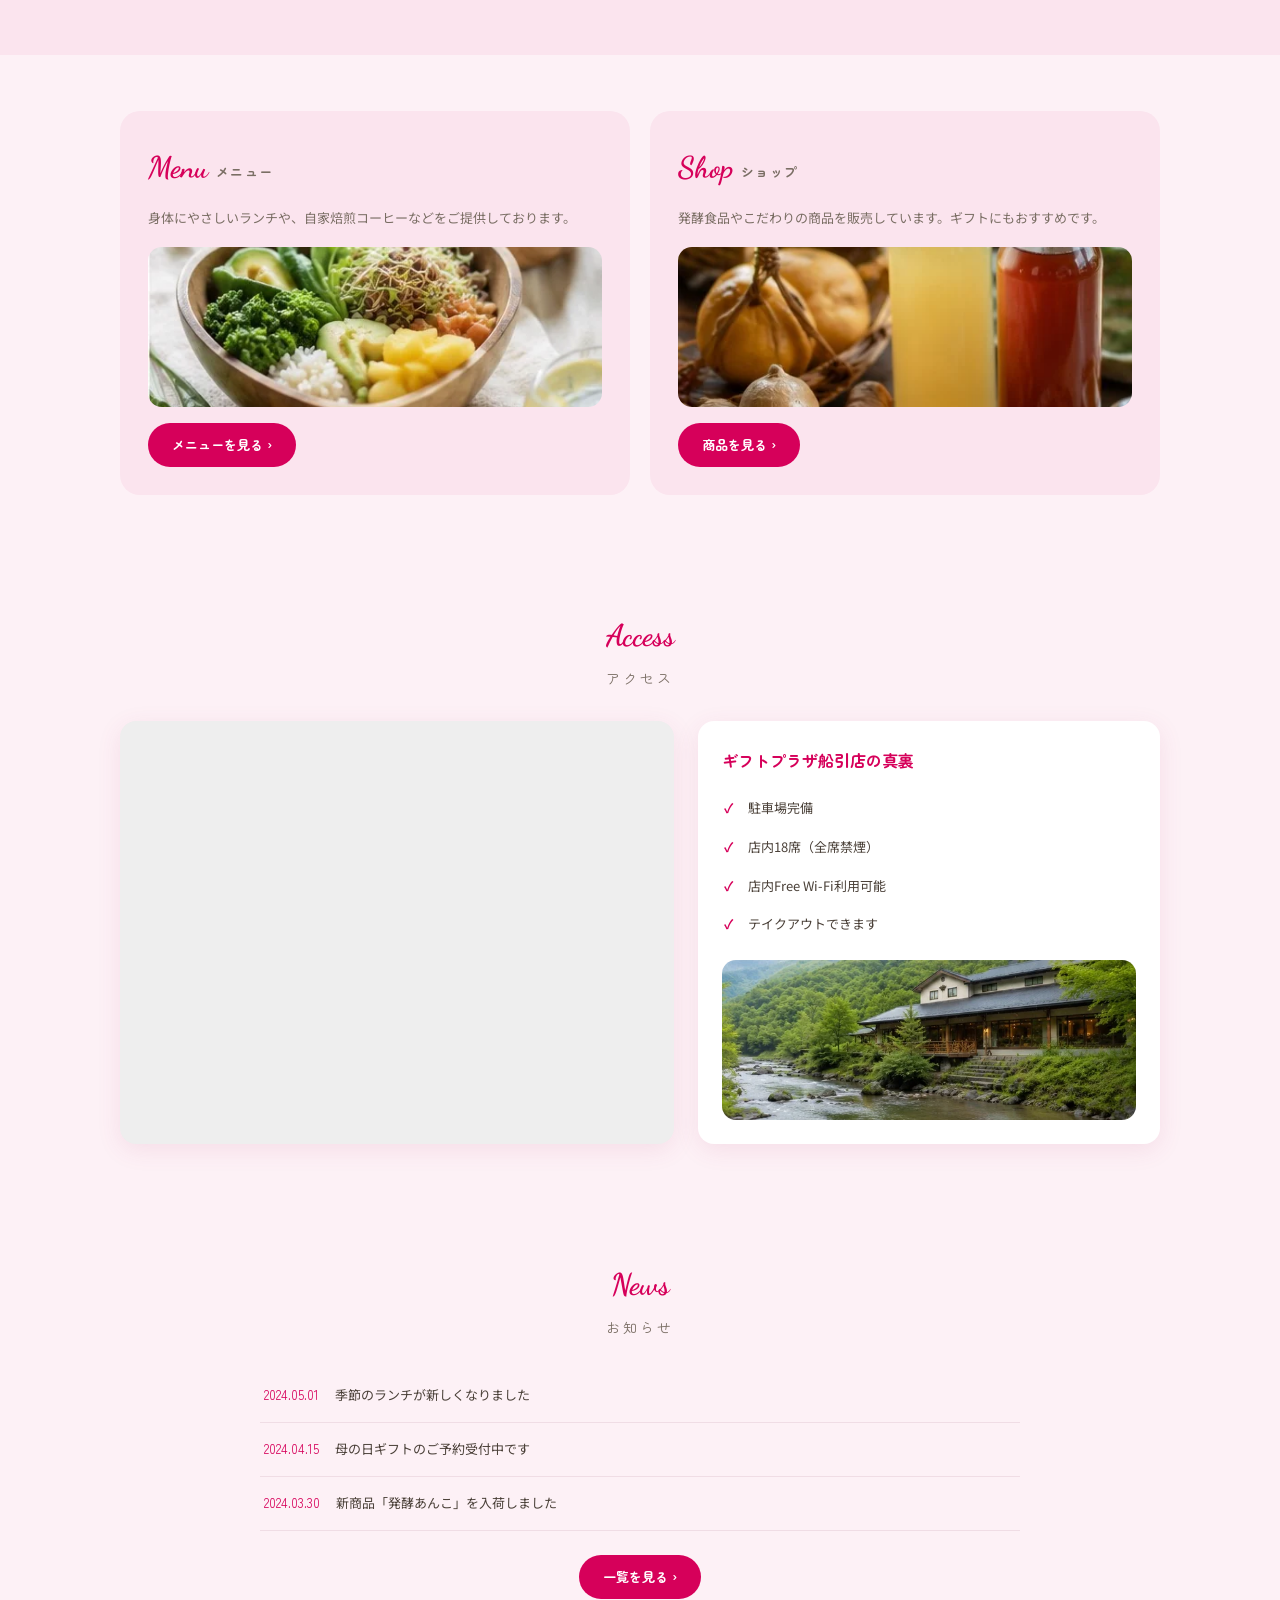
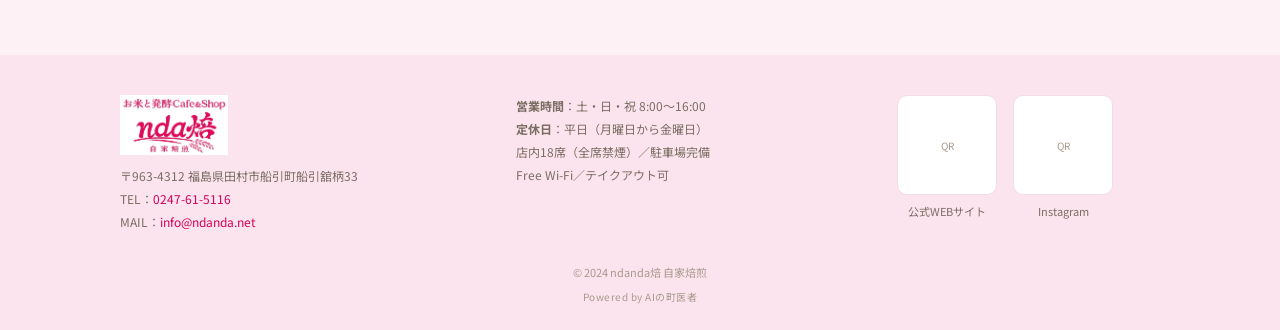
==== commit c0c3c181: "feat: ヒーロー見出しを「お米と発酵の力で、からだが喜ぶ ひとときを。」に変更 Co-Authored-By: Claude Opus 4.7 (1M context) <noreply@anth" ====
--- a/index.html
+++ b/index.html
@@ -20,7 +20,7 @@
 <link rel="preconnect" href="https://fonts.googleapis.com">
 <link rel="preconnect" href="https://fonts.gstatic.com" crossorigin>
 <link href="https://fonts.googleapis.com/css2?family=Zen+Maru+Gothic:wght@400;500;700&family=Noto+Sans+JP:wght@400;500;700&family=Dancing+Script:wght@600;700&display=swap" rel="stylesheet">
-<link rel="stylesheet" href="shared/style.css?v=1">
+<link rel="stylesheet" href="shared/style.css?v=2">
 </head>
 <body>
 
@@ -48,7 +48,7 @@
 <section class="hero">
   <div class="inner container">
     <div class="hero-copy">
-      <h1>お米と発酵で、<br>からだよろこぶ<br>ひとときを。</h1>
+      <h1>お米と発酵の力で、<br>からだが喜ぶ<br>ひとときを。</h1>
       <p>自家焙煎の香りと、発酵のやさしさ。<br>心とからだを整える、やさしいカフェ時間をお届けします。</p>
     </div>
     <div class="hero-visual">
--- a/shared/style.css
+++ b/shared/style.css
@@ -167,6 +167,37 @@
 .copyright { text-align: center; font-size: 11px; color: var(--muted); margin-top: 28px; }
 .powered { text-align: center; font-size: 10px; color: var(--muted); margin-top: 4px; letter-spacing: .05em; }
 
+/* ===== Mobile 最適化 ===== */
+@media (max-width: 720px) {
+  .container { padding: 0 16px; }
+  /* ヘッダー: 1行目=ロゴ＋操作、2行目=ナビ(横スクロール) */
+  .site-header .inner { gap: 8px 12px; padding: 8px 14px; }
+  .site-header .logo img { height: 40px; }
+  .header-actions { margin-left: auto; gap: 6px; }
+  .icon-btn { width: 30px; height: 30px; font-size: 13px; }
+  .contact-btn { padding: 7px 13px; font-size: 11px; }
+  .main-nav { order: 3; flex: 0 0 100%; gap: 2px; padding-top: 6px; margin-top: 2px; border-top: 1px solid var(--line); }
+  .main-nav a { font-size: 12px; padding: 6px 9px; }
+  /* 余白を圧縮 */
+  .hero { padding: 32px 0; }
+  .hero-copy h1 { margin-bottom: 14px; }
+  .hero-visual img { height: 220px; }
+  .section { padding: 40px 0; }
+  .section-head { margin-bottom: 22px; }
+  .section-head .en { font-size: 26px; }
+  .duo-card { padding: 22px; }
+  /* テイクアウトバッジを縮小 */
+  .takeout-badge { width: 78px; height: 78px; font-size: 10px; right: 4px; bottom: 4px; }
+  .takeout-badge .ic { font-size: 18px; }
+  /* フッターQRを横並び維持 */
+  .site-footer .grid { gap: 18px; }
+}
+@media (max-width: 380px) {
+  .main-nav a { font-size: 11px; padding: 5px 7px; }
+  .site-header .logo img { height: 36px; }
+  .hero-copy h1 { font-size: 22px; }
+}
+
 /* ===== Print ===== */
 @media print {
   .site-header, .header-actions, .contact-btn, .btn-pill, .buy-btn, .category-filter { display: none; }
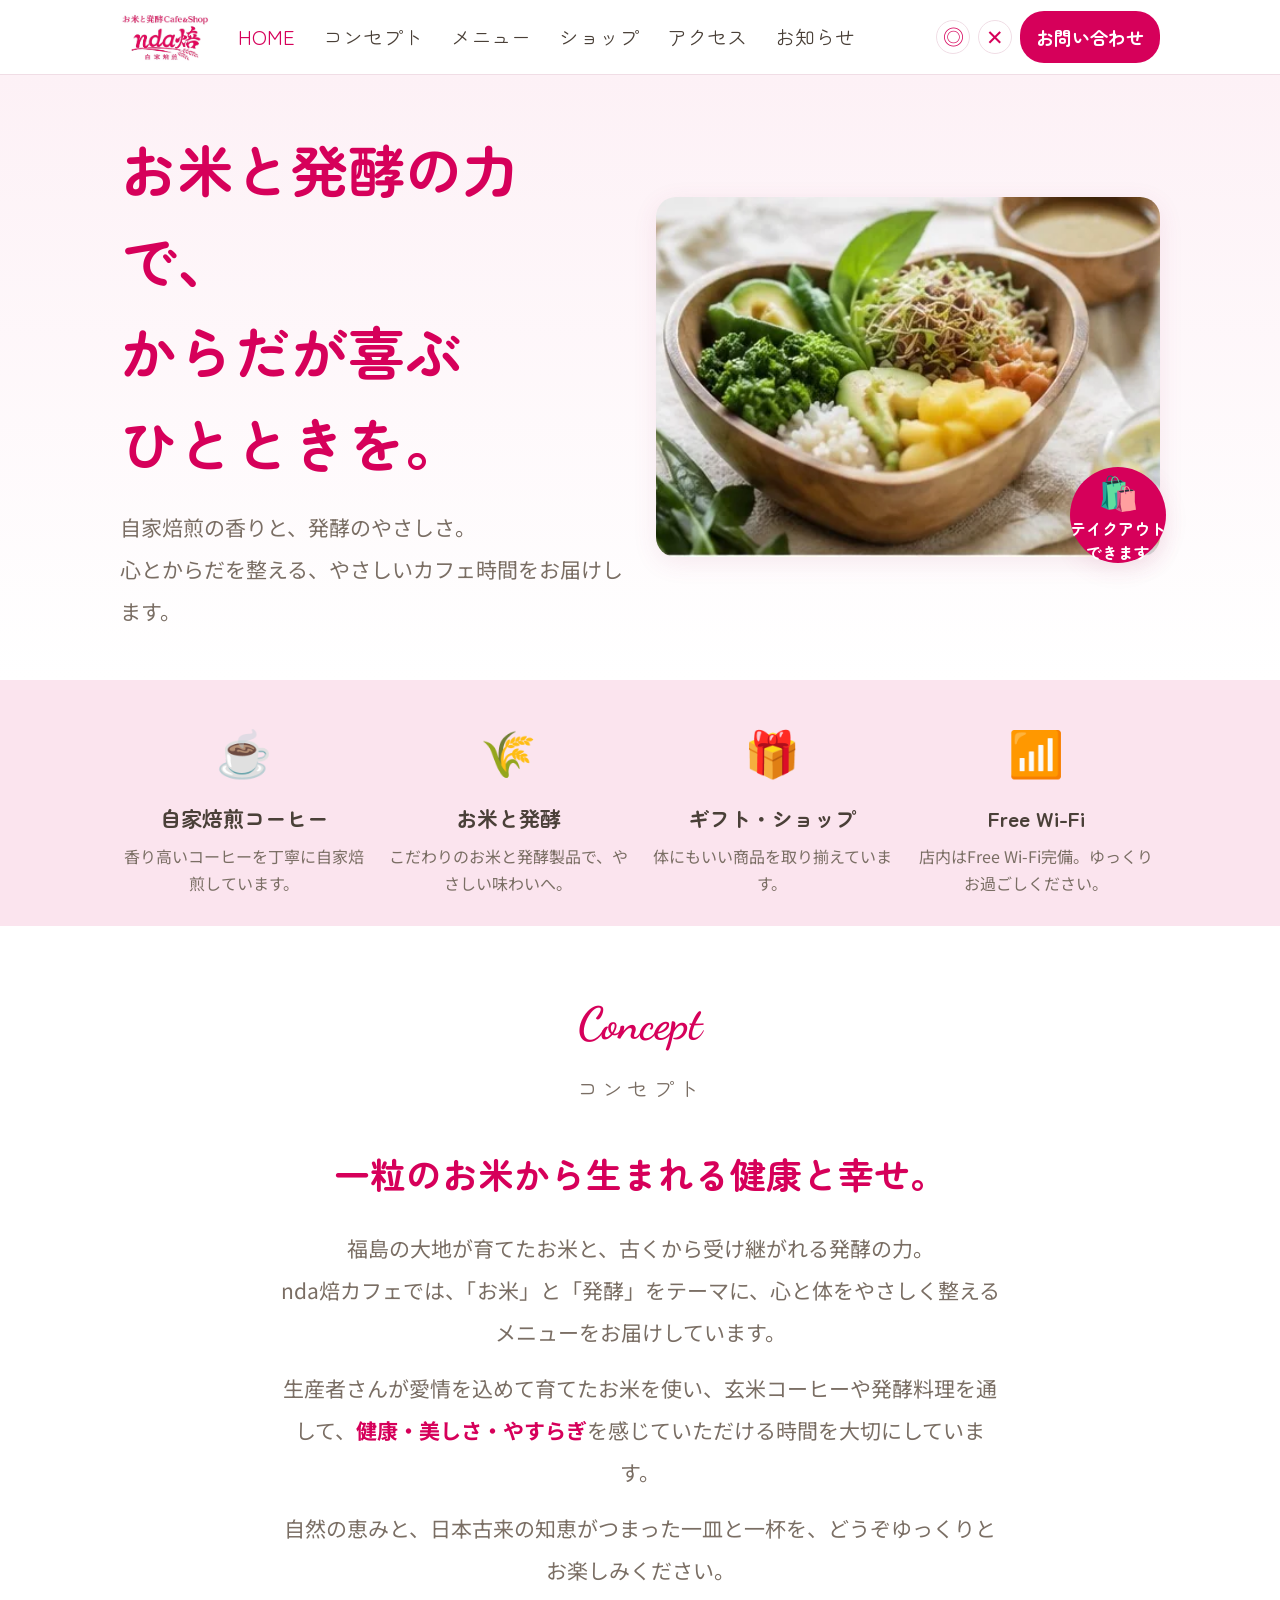
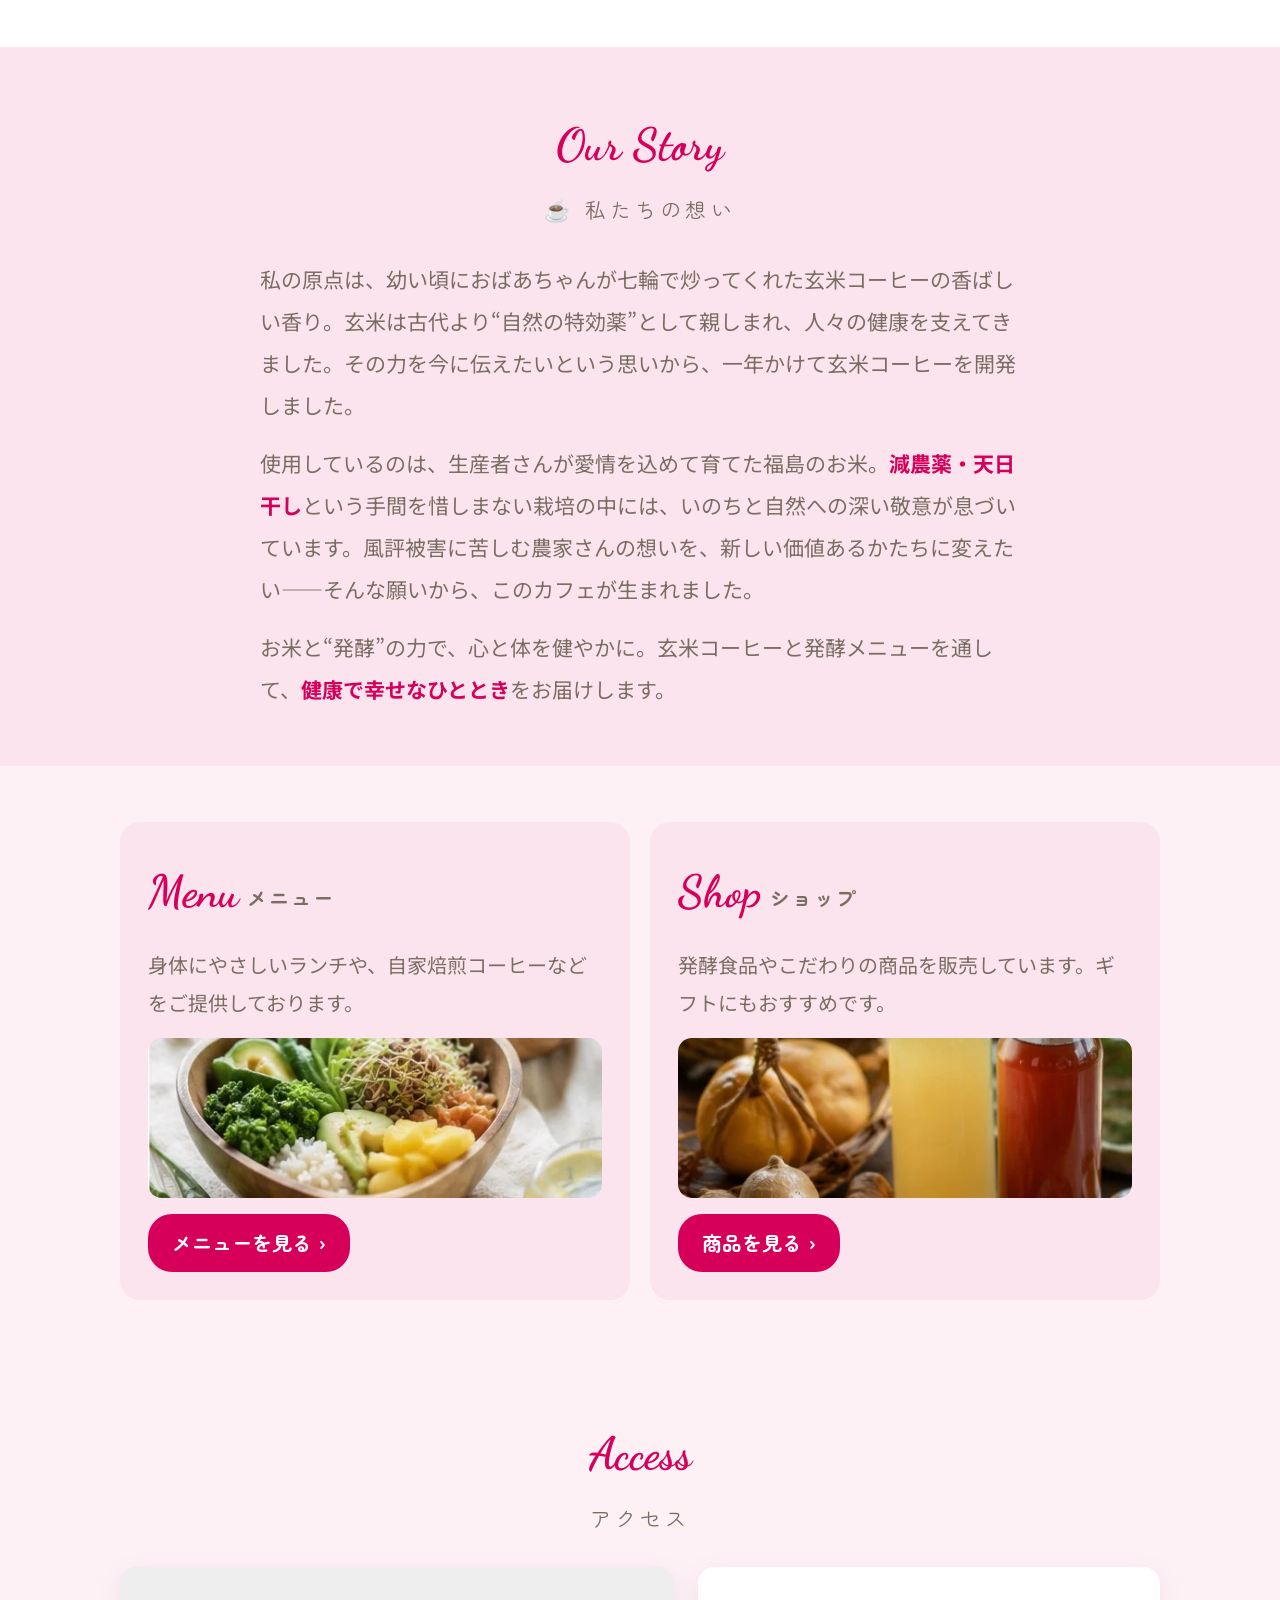
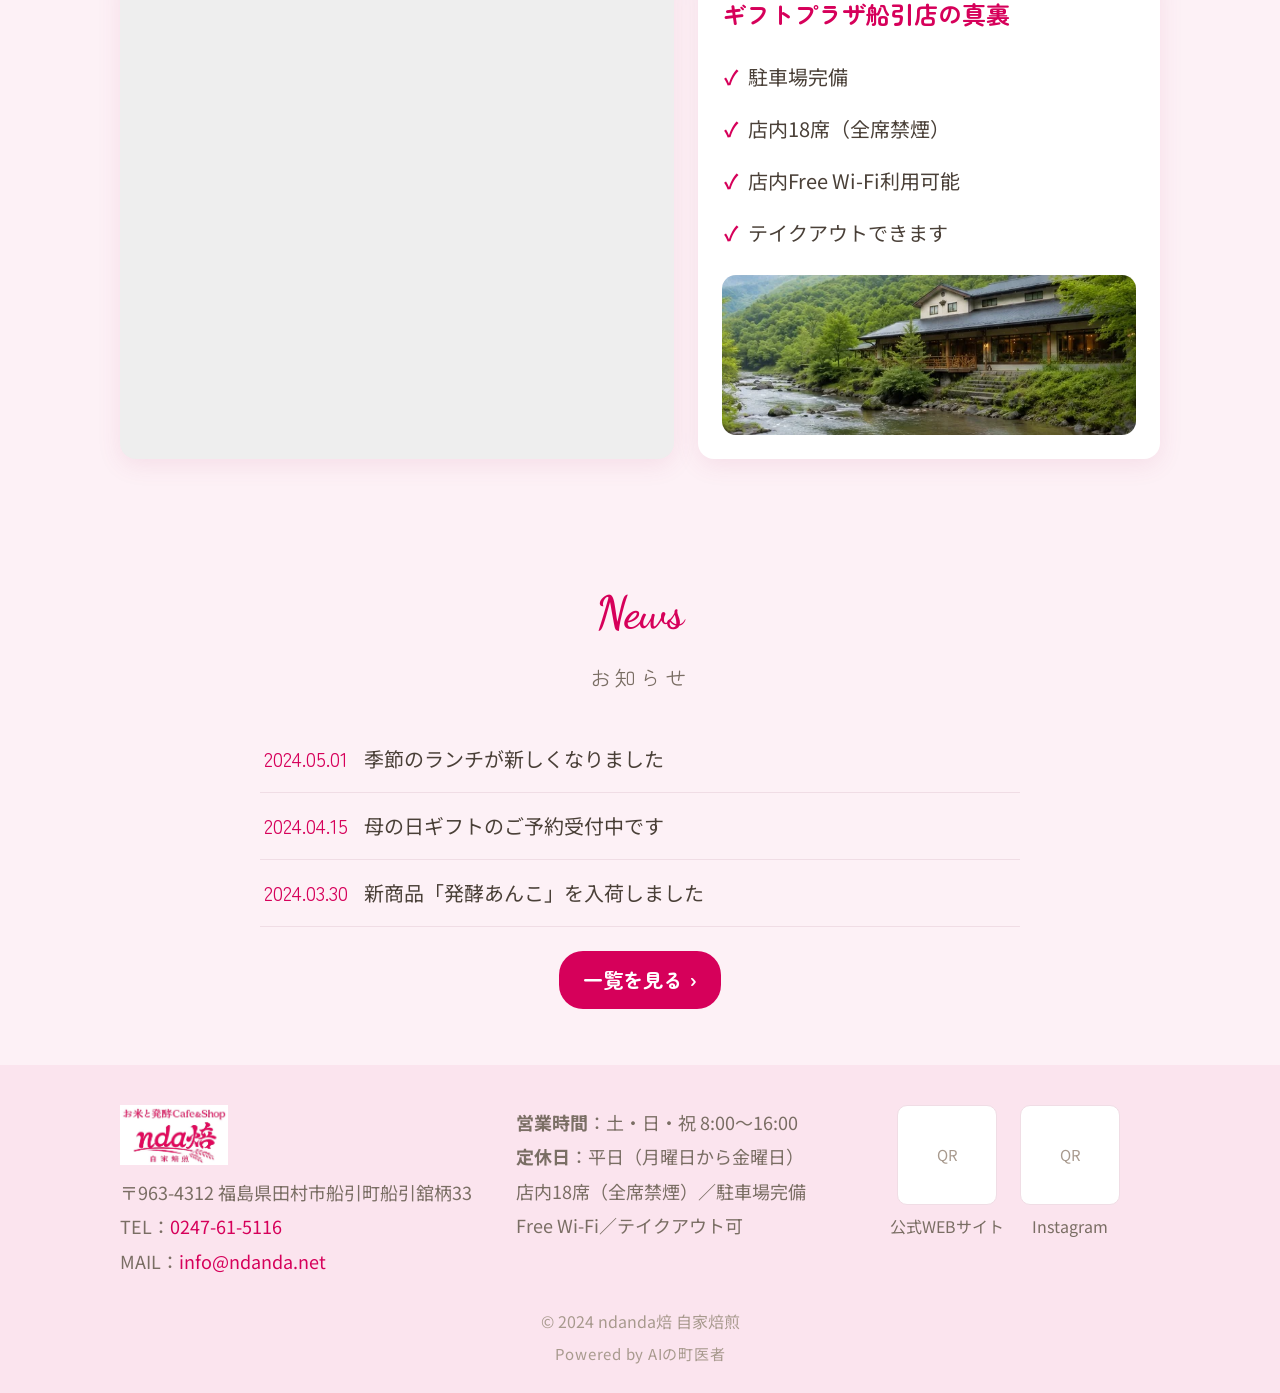
==== commit 4075199a: "feat: フォントを全体的に1.5倍に拡大（?v=3） Co-Authored-By: Claude Opus 4.7 (1M context) <noreply@anthropic.com>" ====
--- a/index.html
+++ b/index.html
@@ -20,7 +20,7 @@
 <link rel="preconnect" href="https://fonts.googleapis.com">
 <link rel="preconnect" href="https://fonts.gstatic.com" crossorigin>
 <link href="https://fonts.googleapis.com/css2?family=Zen+Maru+Gothic:wght@400;500;700&family=Noto+Sans+JP:wght@400;500;700&family=Dancing+Script:wght@600;700&display=swap" rel="stylesheet">
-<link rel="stylesheet" href="shared/style.css?v=2">
+<link rel="stylesheet" href="shared/style.css?v=3">
 </head>
 <body>
 
@@ -72,7 +72,7 @@
 <section class="section" id="concept">
   <div class="container">
     <div class="section-head"><span class="en">Concept</span><span class="ja">コンセプト</span></div>
-    <p class="lead" style="font-family:'Zen Maru Gothic',sans-serif; font-size:clamp(18px,3vw,24px); font-weight:700; color:var(--accent); margin-bottom:18px;">一粒のお米から生まれる、健康と幸せ。</p>
+    <p class="lead" style="font-family:'Zen Maru Gothic',sans-serif; font-size:clamp(27px,4.5vw,36px); font-weight:700; color:var(--accent); margin-bottom:18px;">一粒のお米から生まれる健康と幸せ。</p>
     <p class="lead">福島の大地が育てたお米と、古くから受け継がれる発酵の力。<br>nda焙カフェでは、「お米」と「発酵」をテーマに、心と体をやさしく整えるメニューをお届けしています。</p>
     <p class="lead" style="margin-top:14px;">生産者さんが愛情を込めて育てたお米を使い、玄米コーヒーや発酵料理を通して、<strong>健康・美しさ・やすらぎ</strong>を感じていただける時間を大切にしています。</p>
     <p class="lead" style="margin-top:14px;">自然の恵みと、日本古来の知恵がつまった一皿と一杯を、どうぞゆっくりとお楽しみください。</p>
--- a/shared/style.css
+++ b/shared/style.css
@@ -31,7 +31,7 @@
   background: var(--bg);
   color: var(--text);
   line-height: 1.9;
-  font-size: 15px;
+  font-size: 22px;
   -webkit-font-smoothing: antialiased;
 }
 img { max-width: 100%; display: block; }
@@ -51,23 +51,23 @@
 .site-header .logo { display: flex; align-items: center; }
 .site-header .logo img { height: 50px; width: auto; }
 .main-nav { display: flex; gap: 4px; flex: 1; flex-wrap: wrap; overflow-x: auto; }
-.main-nav a { font-family: 'Zen Maru Gothic', sans-serif; font-size: 13px; color: var(--text); text-decoration: none; padding: 8px 12px; border-radius: var(--radius-btn); white-space: nowrap; transition: color .2s, background .2s; }
+.main-nav a { font-family: 'Zen Maru Gothic', sans-serif; font-size: 20px; color: var(--text); text-decoration: none; padding: 8px 12px; border-radius: var(--radius-btn); white-space: nowrap; transition: color .2s, background .2s; }
 .main-nav a:hover, .main-nav a.current { color: var(--accent); }
 .header-actions { display: flex; align-items: center; gap: 8px; }
-.icon-btn { width: 34px; height: 34px; border-radius: 50%; border: 1px solid var(--line); display: flex; align-items: center; justify-content: center; color: var(--accent); text-decoration: none; font-size: 14px; transition: all .2s; }
+.icon-btn { width: 34px; height: 34px; border-radius: 50%; border: 1px solid var(--line); display: flex; align-items: center; justify-content: center; color: var(--accent); text-decoration: none; font-size: 21px; transition: all .2s; }
 .icon-btn:hover { background: var(--accent-soft); }
-.contact-btn { background: var(--accent); color: #fff; font-family: 'Zen Maru Gothic', sans-serif; font-size: 12px; font-weight: 700; padding: 9px 16px; border-radius: var(--radius-btn); text-decoration: none; white-space: nowrap; transition: background .2s; }
+.contact-btn { background: var(--accent); color: #fff; font-family: 'Zen Maru Gothic', sans-serif; font-size: 18px; font-weight: 700; padding: 9px 16px; border-radius: var(--radius-btn); text-decoration: none; white-space: nowrap; transition: background .2s; }
 .contact-btn:hover { background: var(--accent-dark); }
 
 /* ===== Hero ===== */
 .hero { background: linear-gradient(180deg, var(--accent-soft2), #fff); padding: 48px 0; }
 .hero .inner { display: grid; grid-template-columns: 1fr 1fr; gap: 32px; align-items: center; }
-.hero-copy h1 { font-family: 'Zen Maru Gothic', sans-serif; font-size: clamp(24px, 4vw, 38px); font-weight: 700; line-height: 1.6; color: var(--accent); margin-bottom: 18px; }
-.hero-copy p { font-size: 14px; color: var(--text-soft); line-height: 2; }
+.hero-copy h1 { font-family: 'Zen Maru Gothic', sans-serif; font-size: clamp(36px, 6vw, 57px); font-weight: 700; line-height: 1.6; color: var(--accent); margin-bottom: 18px; }
+.hero-copy p { font-size: 21px; color: var(--text-soft); line-height: 2; }
 .hero-visual { position: relative; }
 .hero-visual img { width: 100%; height: 360px; object-fit: cover; border-radius: 20px; box-shadow: var(--shadow); }
-.takeout-badge { position: absolute; right: -6px; bottom: -6px; width: 96px; height: 96px; border-radius: 50%; background: var(--accent); color: #fff; display: flex; flex-direction: column; align-items: center; justify-content: center; font-family: 'Zen Maru Gothic', sans-serif; font-size: 11px; font-weight: 700; text-align: center; box-shadow: var(--shadow); line-height: 1.5; }
-.takeout-badge .ic { font-size: 22px; }
+.takeout-badge { position: absolute; right: -6px; bottom: -6px; width: 96px; height: 96px; border-radius: 50%; background: var(--accent); color: #fff; display: flex; flex-direction: column; align-items: center; justify-content: center; font-family: 'Zen Maru Gothic', sans-serif; font-size: 16px; font-weight: 700; text-align: center; box-shadow: var(--shadow); line-height: 1.5; }
+.takeout-badge .ic { font-size: 33px; }
 @media (max-width: 760px) {
   .hero .inner { grid-template-columns: 1fr; }
   .hero-visual img { height: 240px; }
@@ -77,26 +77,26 @@
 .features { background: var(--accent-soft); }
 .features .inner { display: grid; grid-template-columns: repeat(4, 1fr); gap: 16px; padding: 28px 20px; max-width: 1080px; margin: 0 auto; }
 .feature { text-align: center; }
-.feature .ic { font-size: 30px; color: var(--accent); }
-.feature .ttl { font-family: 'Zen Maru Gothic', sans-serif; font-size: 14px; font-weight: 700; color: var(--text); margin: 6px 0 4px; }
-.feature .dsc { font-size: 11px; color: var(--text-soft); line-height: 1.7; }
+.feature .ic { font-size: 45px; color: var(--accent); }
+.feature .ttl { font-family: 'Zen Maru Gothic', sans-serif; font-size: 21px; font-weight: 700; color: var(--text); margin: 6px 0 4px; }
+.feature .dsc { font-size: 16px; color: var(--text-soft); line-height: 1.7; }
 @media (max-width: 680px) { .features .inner { grid-template-columns: repeat(2, 1fr); gap: 20px 12px; } }
 
 /* ===== Section ===== */
 .section { padding: 56px 0; }
 .section-head { text-align: center; margin-bottom: 28px; }
-.section-head .en { display: block; font-family: 'Dancing Script', cursive; font-size: 30px; color: var(--accent); font-weight: 700; }
-.section-head .ja { font-family: 'Zen Maru Gothic', sans-serif; font-size: 14px; color: var(--text-soft); letter-spacing: .2em; }
+.section-head .en { display: block; font-family: 'Dancing Script', cursive; font-size: 45px; color: var(--accent); font-weight: 700; }
+.section-head .ja { font-family: 'Zen Maru Gothic', sans-serif; font-size: 21px; color: var(--text-soft); letter-spacing: .2em; }
 
 /* ===== Menu / Shop split ===== */
 .duo { display: grid; grid-template-columns: 1fr 1fr; gap: 20px; }
 @media (max-width: 760px) { .duo { grid-template-columns: 1fr; } }
 .duo-card { background: var(--accent-soft); border-radius: 20px; padding: 28px; }
-.duo-card .lbl { font-family: 'Dancing Script', cursive; font-size: 30px; color: var(--accent); font-weight: 700; }
-.duo-card .lbl small { font-family: 'Zen Maru Gothic', sans-serif; font-size: 13px; color: var(--text-soft); margin-left: 8px; letter-spacing: .1em; }
-.duo-card p { font-size: 13px; color: var(--text-soft); line-height: 1.9; margin: 10px 0 16px; }
+.duo-card .lbl { font-family: 'Dancing Script', cursive; font-size: 45px; color: var(--accent); font-weight: 700; }
+.duo-card .lbl small { font-family: 'Zen Maru Gothic', sans-serif; font-size: 20px; color: var(--text-soft); margin-left: 8px; letter-spacing: .1em; }
+.duo-card p { font-size: 20px; color: var(--text-soft); line-height: 1.9; margin: 10px 0 16px; }
 .duo-card img { width: 100%; height: 160px; object-fit: cover; border-radius: 14px; margin-bottom: 16px; }
-.btn-pill { display: inline-block; background: var(--accent); color: #fff; font-family: 'Zen Maru Gothic', sans-serif; font-size: 13px; font-weight: 700; padding: 10px 24px; border-radius: var(--radius-btn); text-decoration: none; transition: background .2s; }
+.btn-pill { display: inline-block; background: var(--accent); color: #fff; font-family: 'Zen Maru Gothic', sans-serif; font-size: 20px; font-weight: 700; padding: 10px 24px; border-radius: var(--radius-btn); text-decoration: none; transition: background .2s; }
 .btn-pill:hover { background: var(--accent-dark); }
 
 /* ===== Access ===== */
@@ -106,31 +106,31 @@
 .map-box { border-radius: 16px; overflow: hidden; box-shadow: var(--shadow); min-height: 280px; background: #eee; }
 .map-box iframe { width: 100%; height: 100%; min-height: 280px; border: 0; display: block; }
 .access-info { background: var(--card); border-radius: 16px; padding: 24px; box-shadow: var(--shadow); }
-.access-info h3 { font-family: 'Zen Maru Gothic', sans-serif; font-size: 16px; color: var(--accent); margin-bottom: 14px; }
+.access-info h3 { font-family: 'Zen Maru Gothic', sans-serif; font-size: 24px; color: var(--accent); margin-bottom: 14px; }
 .access-info ul { list-style: none; }
-.access-info li { font-size: 13px; color: var(--text); padding: 7px 0 7px 26px; position: relative; }
+.access-info li { font-size: 20px; color: var(--text); padding: 7px 0 7px 26px; position: relative; }
 .access-info li::before { content: '✓'; position: absolute; left: 2px; color: var(--accent); font-weight: 700; }
 .store-photo { width: 100%; height: 160px; object-fit: cover; border-radius: 14px; margin-top: 16px; }
 
 /* ===== News ===== */
 .news-list { max-width: 760px; margin: 0 auto; }
-.news-item { display: flex; gap: 16px; padding: 14px 4px; border-bottom: 1px solid var(--line); font-size: 13px; }
+.news-item { display: flex; gap: 16px; padding: 14px 4px; border-bottom: 1px solid var(--line); font-size: 20px; }
 .news-item .date { color: var(--accent); font-family: 'Zen Maru Gothic', sans-serif; white-space: nowrap; }
 .news-item .txt { color: var(--text); }
 .center { text-align: center; margin-top: 24px; }
 
 /* ===== Lead / Concept ===== */
-.lead { font-size: 14px; color: var(--text-soft); line-height: 2; text-align: center; max-width: 720px; margin: 0 auto; }
+.lead { font-size: 21px; color: var(--text-soft); line-height: 2; text-align: center; max-width: 720px; margin: 0 auto; }
 .lead strong { color: var(--accent); }
 
 /* ===== Breadcrumb ===== */
-.breadcrumb { max-width: 1080px; margin: 0 auto; padding: 12px 20px; font-size: 12px; color: var(--muted); font-family: 'Zen Maru Gothic', sans-serif; }
+.breadcrumb { max-width: 1080px; margin: 0 auto; padding: 12px 20px; font-size: 18px; color: var(--muted); font-family: 'Zen Maru Gothic', sans-serif; }
 .breadcrumb a { color: var(--accent); text-decoration: none; }
 .breadcrumb .sep { color: var(--line); margin: 0 6px; }
 
 /* ===== Shop: filter + product cards ===== */
 .category-filter { display: flex; gap: 8px; justify-content: center; flex-wrap: wrap; margin-bottom: 24px; }
-.filter-btn { padding: 7px 16px; border-radius: var(--radius-btn); border: 1px solid var(--line); background: #fff; color: var(--text-soft); font-size: 13px; cursor: pointer; font-family: 'Zen Maru Gothic', sans-serif; transition: all .2s; }
+.filter-btn { padding: 7px 16px; border-radius: var(--radius-btn); border: 1px solid var(--line); background: #fff; color: var(--text-soft); font-size: 20px; cursor: pointer; font-family: 'Zen Maru Gothic', sans-serif; transition: all .2s; }
 .filter-btn.active { background: var(--accent); color: #fff; border-color: var(--accent); }
 .product-grid { display: grid; grid-template-columns: repeat(3, 1fr); gap: 20px; }
 @media (max-width: 860px) { .product-grid { grid-template-columns: repeat(2, 1fr); } }
@@ -138,34 +138,34 @@
 .product-card { background: var(--card); border: 1px solid var(--line); border-radius: var(--radius); overflow: hidden; box-shadow: var(--shadow); transition: transform .25s; }
 .product-card:hover { transform: translateY(-3px); }
 .product-image { width: 100%; height: 200px; object-fit: cover; }
-.product-image-placeholder { width: 100%; height: 200px; display: flex; align-items: center; justify-content: center; background: var(--accent-soft); font-size: 40px; }
+.product-image-placeholder { width: 100%; height: 200px; display: flex; align-items: center; justify-content: center; background: var(--accent-soft); font-size: 60px; }
 .product-body { padding: 16px; }
 .product-tags { display: flex; gap: 4px; flex-wrap: wrap; margin-bottom: 8px; }
-.product-tag { font-size: 10px; font-weight: 700; padding: 2px 8px; border-radius: 10px; }
-.product-name { font-family: 'Zen Maru Gothic', sans-serif; font-size: 16px; font-weight: 700; color: var(--text); margin-bottom: 2px; }
-.product-volume { font-size: 11px; color: var(--muted); margin-bottom: 8px; }
-.product-desc { font-size: 13px; color: var(--text-soft); line-height: 1.7; margin-bottom: 8px; }
-.product-story { font-size: 12px; color: var(--accent); font-style: italic; padding: 8px 0; border-top: 1px solid var(--line); margin-bottom: 8px; line-height: 1.6; }
+.product-tag { font-size: 15px; font-weight: 700; padding: 2px 8px; border-radius: 10px; }
+.product-name { font-family: 'Zen Maru Gothic', sans-serif; font-size: 24px; font-weight: 700; color: var(--text); margin-bottom: 2px; }
+.product-volume { font-size: 16px; color: var(--muted); margin-bottom: 8px; }
+.product-desc { font-size: 20px; color: var(--text-soft); line-height: 1.7; margin-bottom: 8px; }
+.product-story { font-size: 18px; color: var(--accent); font-style: italic; padding: 8px 0; border-top: 1px solid var(--line); margin-bottom: 8px; line-height: 1.6; }
 .product-footer { display: flex; justify-content: space-between; align-items: center; gap: 10px; }
-.product-price { font-size: 20px; font-weight: 700; color: var(--accent); }
-.product-price .tax { font-size: 11px; font-weight: 400; color: var(--muted); }
-.buy-btn { display: inline-block; padding: 8px 18px; border-radius: var(--radius-btn); background: var(--accent); color: #fff; font-size: 13px; font-weight: 500; text-decoration: none; border: none; cursor: pointer; transition: background .2s; font-family: 'Zen Maru Gothic', sans-serif; white-space: nowrap; }
+.product-price { font-size: 30px; font-weight: 700; color: var(--accent); }
+.product-price .tax { font-size: 16px; font-weight: 400; color: var(--muted); }
+.buy-btn { display: inline-block; padding: 8px 18px; border-radius: var(--radius-btn); background: var(--accent); color: #fff; font-size: 20px; font-weight: 500; text-decoration: none; border: none; cursor: pointer; transition: background .2s; font-family: 'Zen Maru Gothic', sans-serif; white-space: nowrap; }
 .buy-btn:hover { background: var(--accent-dark); }
 .buy-btn.disabled { background: #eee; color: var(--muted); cursor: default; }
-.loading, .no-products, .error { text-align: center; padding: 40px 20px; color: var(--muted); font-size: 13px; grid-column: 1 / -1; }
+.loading, .no-products, .error { text-align: center; padding: 40px 20px; color: var(--muted); font-size: 20px; grid-column: 1 / -1; }
 
 /* ===== Footer ===== */
 .site-footer { background: var(--accent-soft); padding: 40px 0 24px; }
 .site-footer .grid { display: grid; grid-template-columns: 1.2fr 1fr 1fr; gap: 24px; align-items: start; }
 @media (max-width: 760px) { .site-footer .grid { grid-template-columns: 1fr; gap: 20px; text-align: center; } }
 .site-footer .f-logo img { height: 60px; margin-bottom: 10px; }
-.site-footer .f-info { font-size: 12px; color: var(--text-soft); line-height: 1.9; }
+.site-footer .f-info { font-size: 18px; color: var(--text-soft); line-height: 1.9; }
 .site-footer .f-info a { color: var(--accent); text-decoration: none; }
 .qr-box { text-align: center; }
-.qr-box .qr { width: 100px; height: 100px; background: #fff; border: 1px solid var(--line); border-radius: 10px; display: flex; align-items: center; justify-content: center; color: var(--muted); font-size: 10px; margin: 0 auto 6px; }
-.qr-box .cap { font-size: 11px; color: var(--text-soft); }
-.copyright { text-align: center; font-size: 11px; color: var(--muted); margin-top: 28px; }
-.powered { text-align: center; font-size: 10px; color: var(--muted); margin-top: 4px; letter-spacing: .05em; }
+.qr-box .qr { width: 100px; height: 100px; background: #fff; border: 1px solid var(--line); border-radius: 10px; display: flex; align-items: center; justify-content: center; color: var(--muted); font-size: 15px; margin: 0 auto 6px; }
+.qr-box .cap { font-size: 16px; color: var(--text-soft); }
+.copyright { text-align: center; font-size: 16px; color: var(--muted); margin-top: 28px; }
+.powered { text-align: center; font-size: 15px; color: var(--muted); margin-top: 4px; letter-spacing: .05em; }
 
 /* ===== Mobile 最適化 ===== */
 @media (max-width: 720px) {
@@ -174,28 +174,28 @@
   .site-header .inner { gap: 8px 12px; padding: 8px 14px; }
   .site-header .logo img { height: 40px; }
   .header-actions { margin-left: auto; gap: 6px; }
-  .icon-btn { width: 30px; height: 30px; font-size: 13px; }
-  .contact-btn { padding: 7px 13px; font-size: 11px; }
+  .icon-btn { width: 30px; height: 30px; font-size: 20px; }
+  .contact-btn { padding: 7px 13px; font-size: 16px; }
   .main-nav { order: 3; flex: 0 0 100%; gap: 2px; padding-top: 6px; margin-top: 2px; border-top: 1px solid var(--line); }
-  .main-nav a { font-size: 12px; padding: 6px 9px; }
+  .main-nav a { font-size: 18px; padding: 6px 9px; }
   /* 余白を圧縮 */
   .hero { padding: 32px 0; }
   .hero-copy h1 { margin-bottom: 14px; }
   .hero-visual img { height: 220px; }
   .section { padding: 40px 0; }
   .section-head { margin-bottom: 22px; }
-  .section-head .en { font-size: 26px; }
+  .section-head .en { font-size: 39px; }
   .duo-card { padding: 22px; }
   /* テイクアウトバッジを縮小 */
-  .takeout-badge { width: 78px; height: 78px; font-size: 10px; right: 4px; bottom: 4px; }
-  .takeout-badge .ic { font-size: 18px; }
+  .takeout-badge { width: 78px; height: 78px; font-size: 15px; right: 4px; bottom: 4px; }
+  .takeout-badge .ic { font-size: 27px; }
   /* フッターQRを横並び維持 */
   .site-footer .grid { gap: 18px; }
 }
 @media (max-width: 380px) {
-  .main-nav a { font-size: 11px; padding: 5px 7px; }
+  .main-nav a { font-size: 16px; padding: 5px 7px; }
   .site-header .logo img { height: 36px; }
-  .hero-copy h1 { font-size: 22px; }
+  .hero-copy h1 { font-size: 33px; }
 }
 
 /* ===== Print ===== */
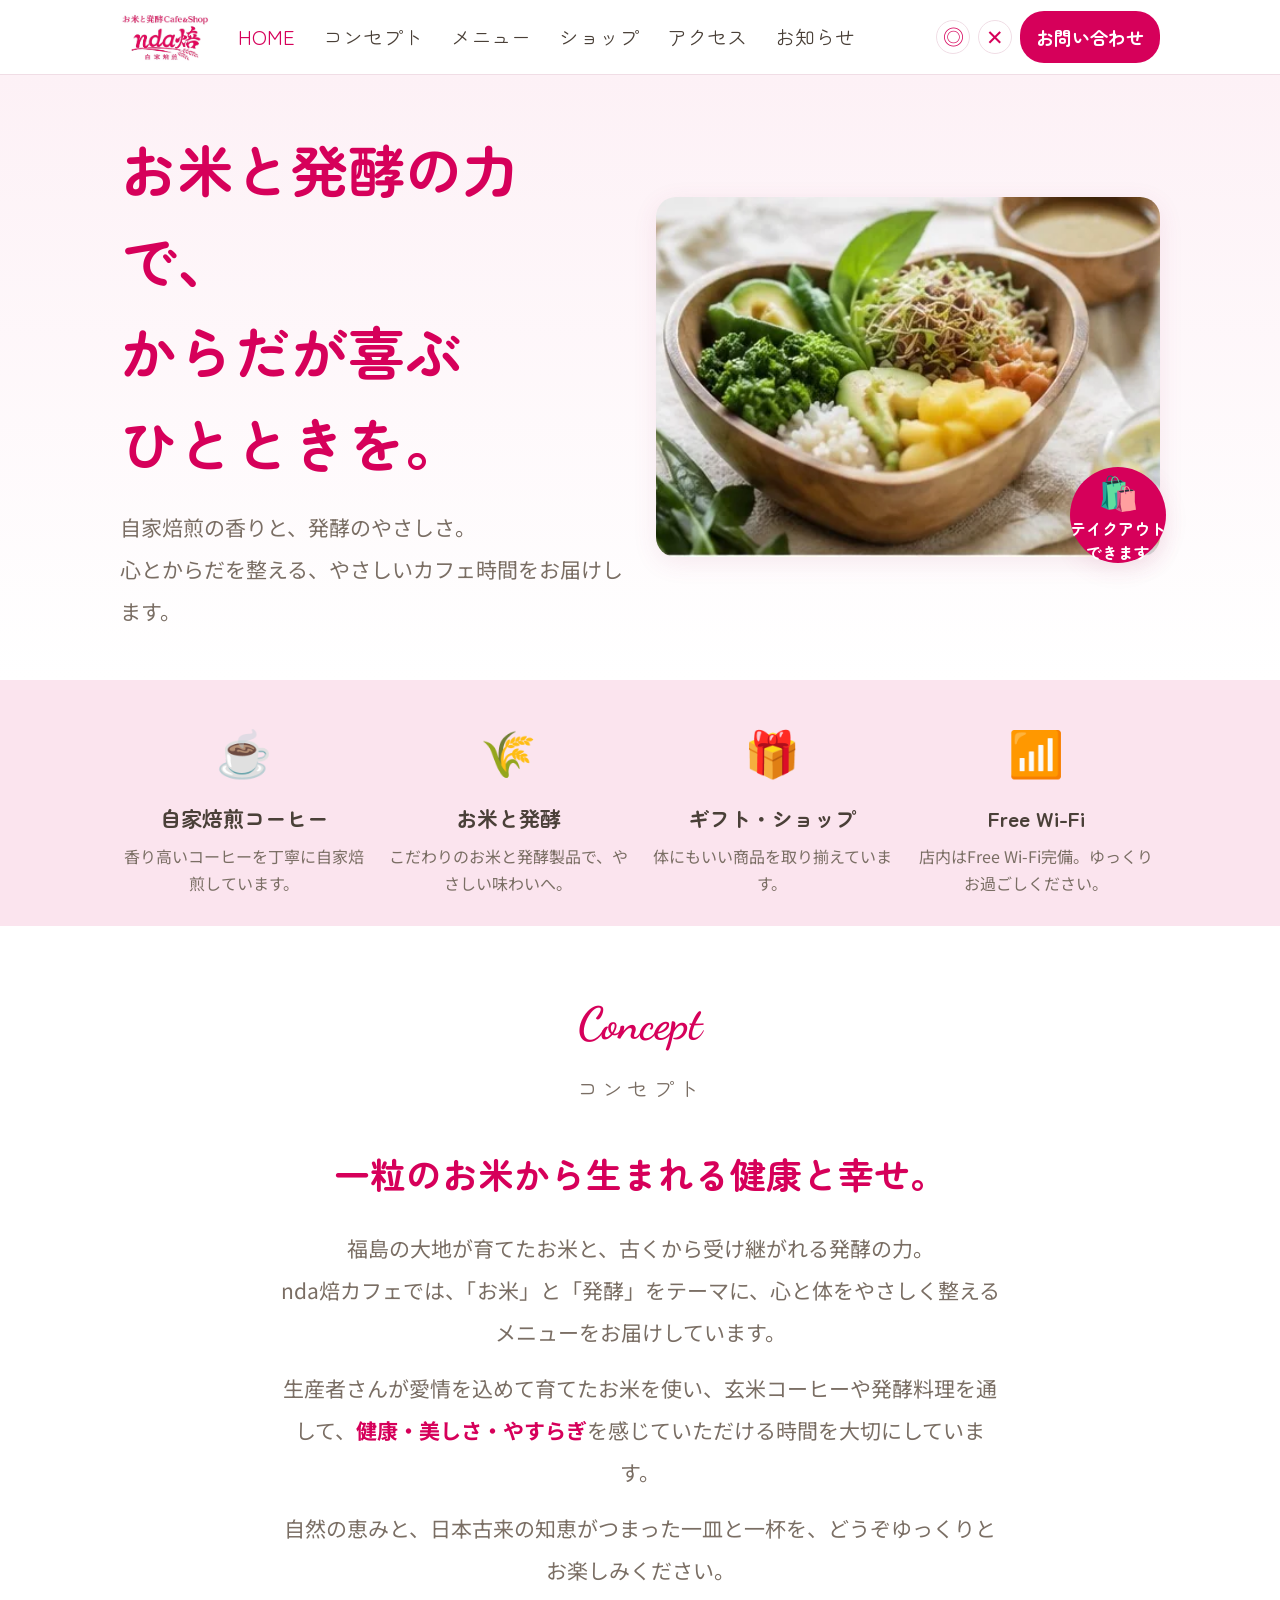
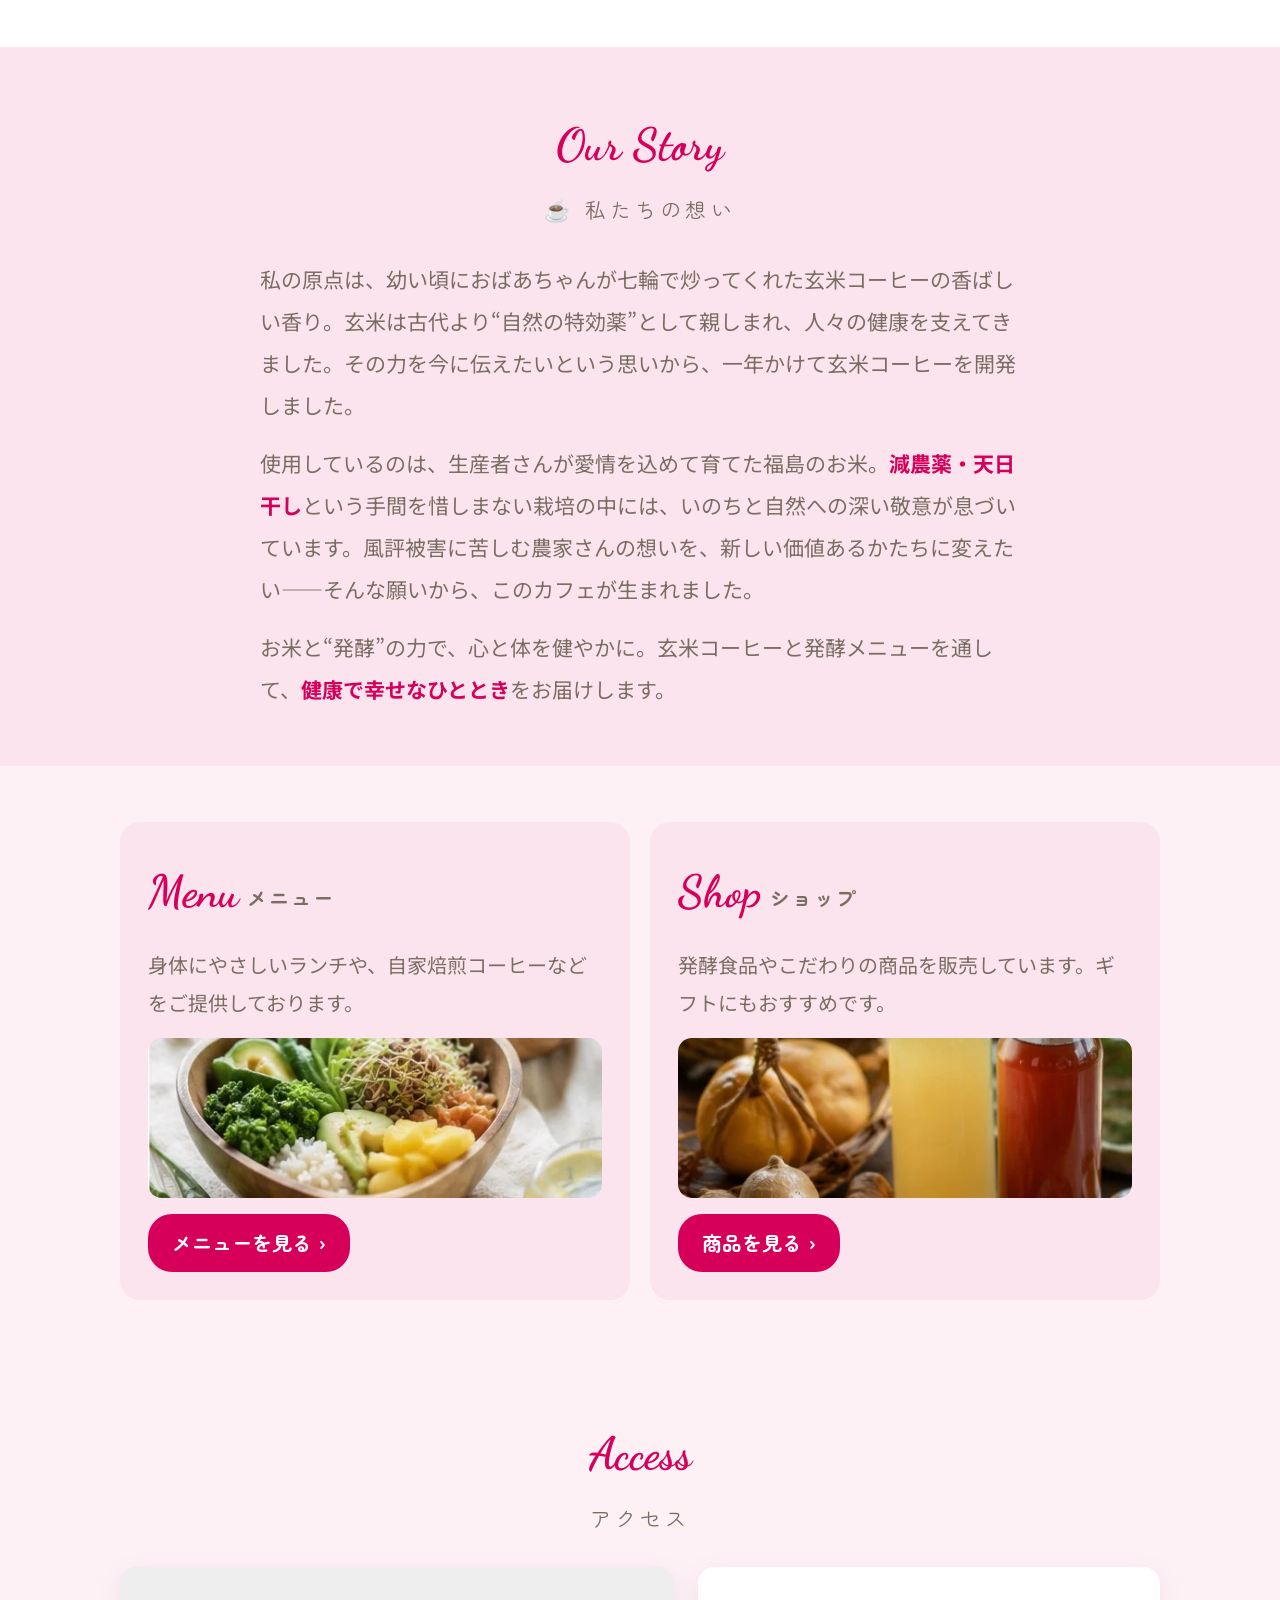
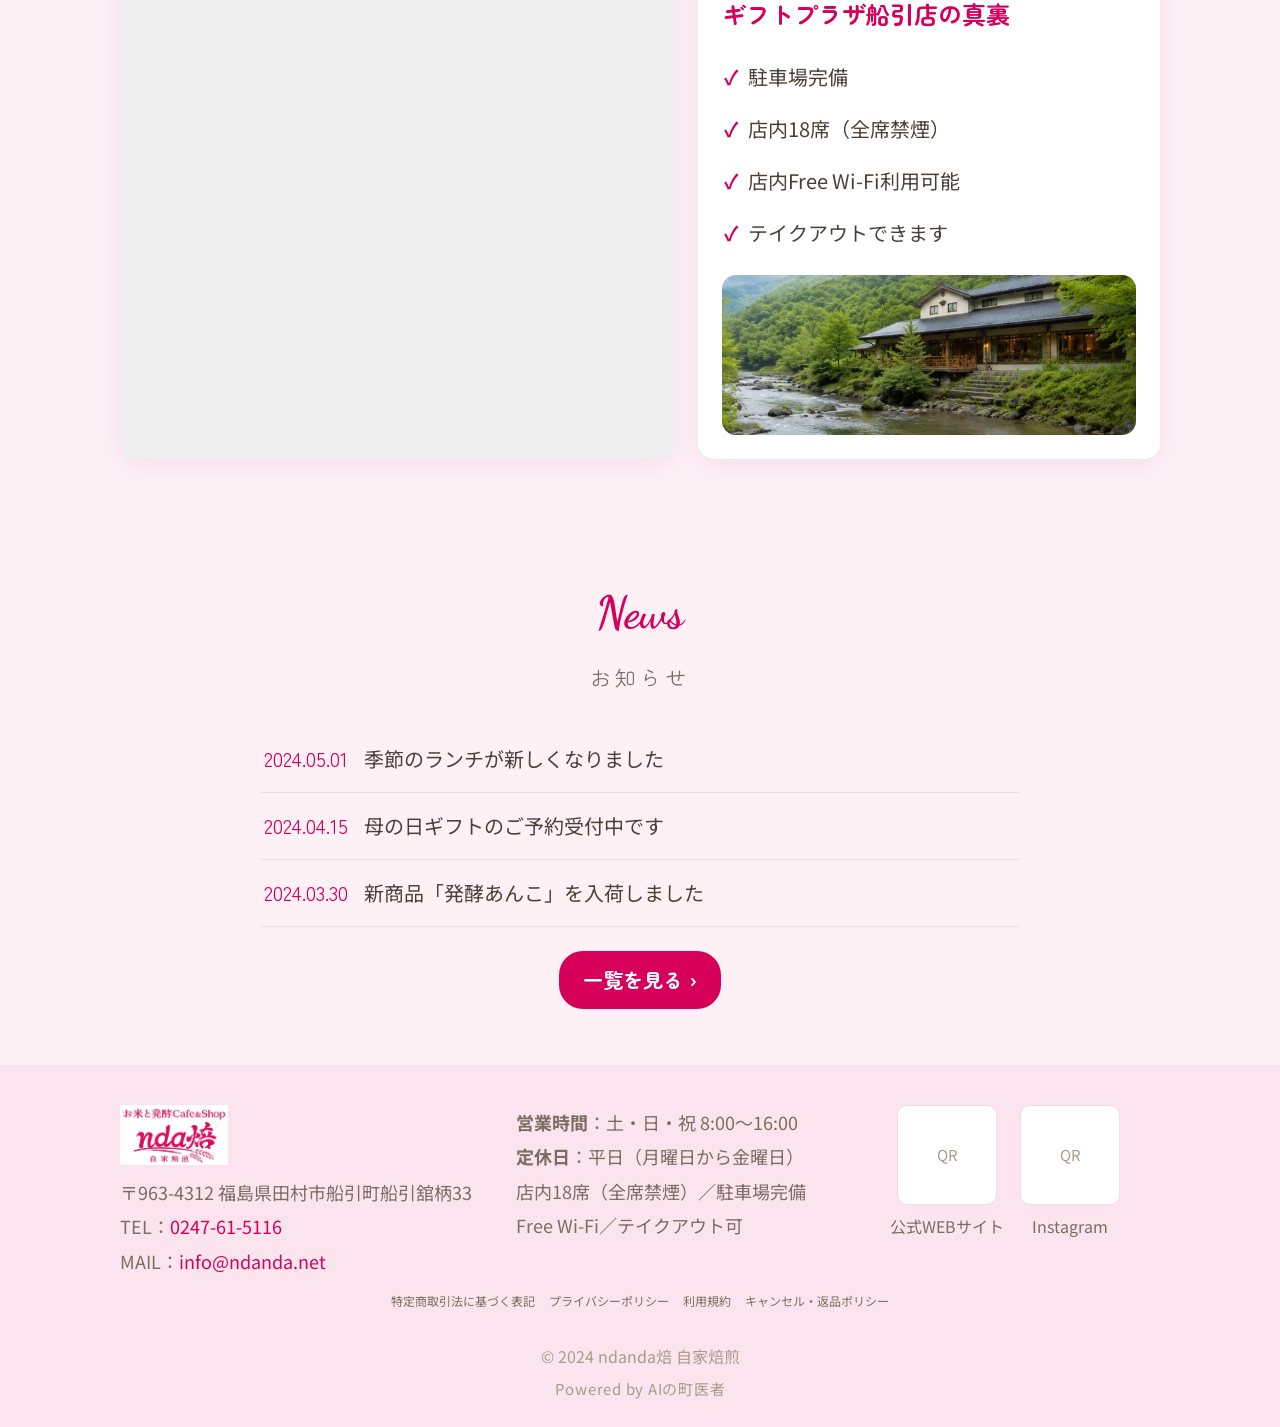
==== commit 56da8352: "feat: Stripe審査用の法的4ページ追加（特商法/プライバシー/利用規約/キャンセル）＋フッターリンク Co-Authored-By: Claude Opus 4.7 (1M context)" ====
--- a/index.html
+++ b/index.html
@@ -169,6 +169,12 @@
         <div class="qr-box"><div class="qr">QR</div><div class="cap">Instagram</div></div>
       </div>
     </div>
+    <div class="legal-links">
+      <a href="/ndabai-cafe/legal/tokushoho.html">特定商取引法に基づく表記</a>
+      <a href="/ndabai-cafe/legal/privacy.html">プライバシーポリシー</a>
+      <a href="/ndabai-cafe/legal/terms.html">利用規約</a>
+      <a href="/ndabai-cafe/legal/cancel.html">キャンセル・返品ポリシー</a>
+    </div>
     <div class="copyright">© 2024 ndanda焙 自家焙煎</div>
     <div class="powered">Powered by AIの町医者</div>
   </div>
--- a/shared/style.css
+++ b/shared/style.css
@@ -167,6 +167,22 @@
 .copyright { text-align: center; font-size: 16px; color: var(--muted); margin-top: 28px; }
 .powered { text-align: center; font-size: 15px; color: var(--muted); margin-top: 4px; letter-spacing: .05em; }
 
+/* ===== Legal pages ===== */
+.legal-page { max-width: 820px; margin: 0 auto; padding: 36px 20px 16px; }
+.legal-page h1 { font-family:'Zen Maru Gothic',sans-serif; font-size: 27px; font-weight:700; color: var(--text); margin-bottom: 6px; padding-bottom: 10px; border-bottom: 2px solid var(--accent); }
+.legal-page .updated { font-size: 13px; color: var(--muted); margin: 8px 0 18px; }
+.legal-page h2 { font-family:'Zen Maru Gothic',sans-serif; font-size: 18px; font-weight:700; color: var(--accent); margin-top: 26px; margin-bottom: 10px; }
+.legal-page table { width:100%; border-collapse: collapse; margin: 12px 0; font-size: 14px; }
+.legal-page th { background: var(--accent-soft); padding: 10px 12px; text-align:left; border:1px solid var(--line); font-weight:600; width: 32%; vertical-align: top; }
+.legal-page td { padding: 10px 12px; border:1px solid var(--line); vertical-align: top; }
+.legal-page ul { padding-left: 22px; margin: 8px 0; }
+.legal-page li { margin-bottom: 6px; font-size: 14px; }
+.legal-page p { font-size: 14px; margin-bottom: 10px; }
+@media (max-width:560px){ .legal-page th { width: 40%; } }
+.legal-links { display:flex; flex-wrap:wrap; justify-content:center; gap: 6px 14px; margin: 12px 0; }
+.legal-links a { font-size: 12px; color: var(--text-soft); text-decoration:none; }
+.legal-links a:hover { color: var(--accent); text-decoration: underline; }
+
 /* ===== Mobile 最適化 ===== */
 @media (max-width: 720px) {
   .container { padding: 0 16px; }
